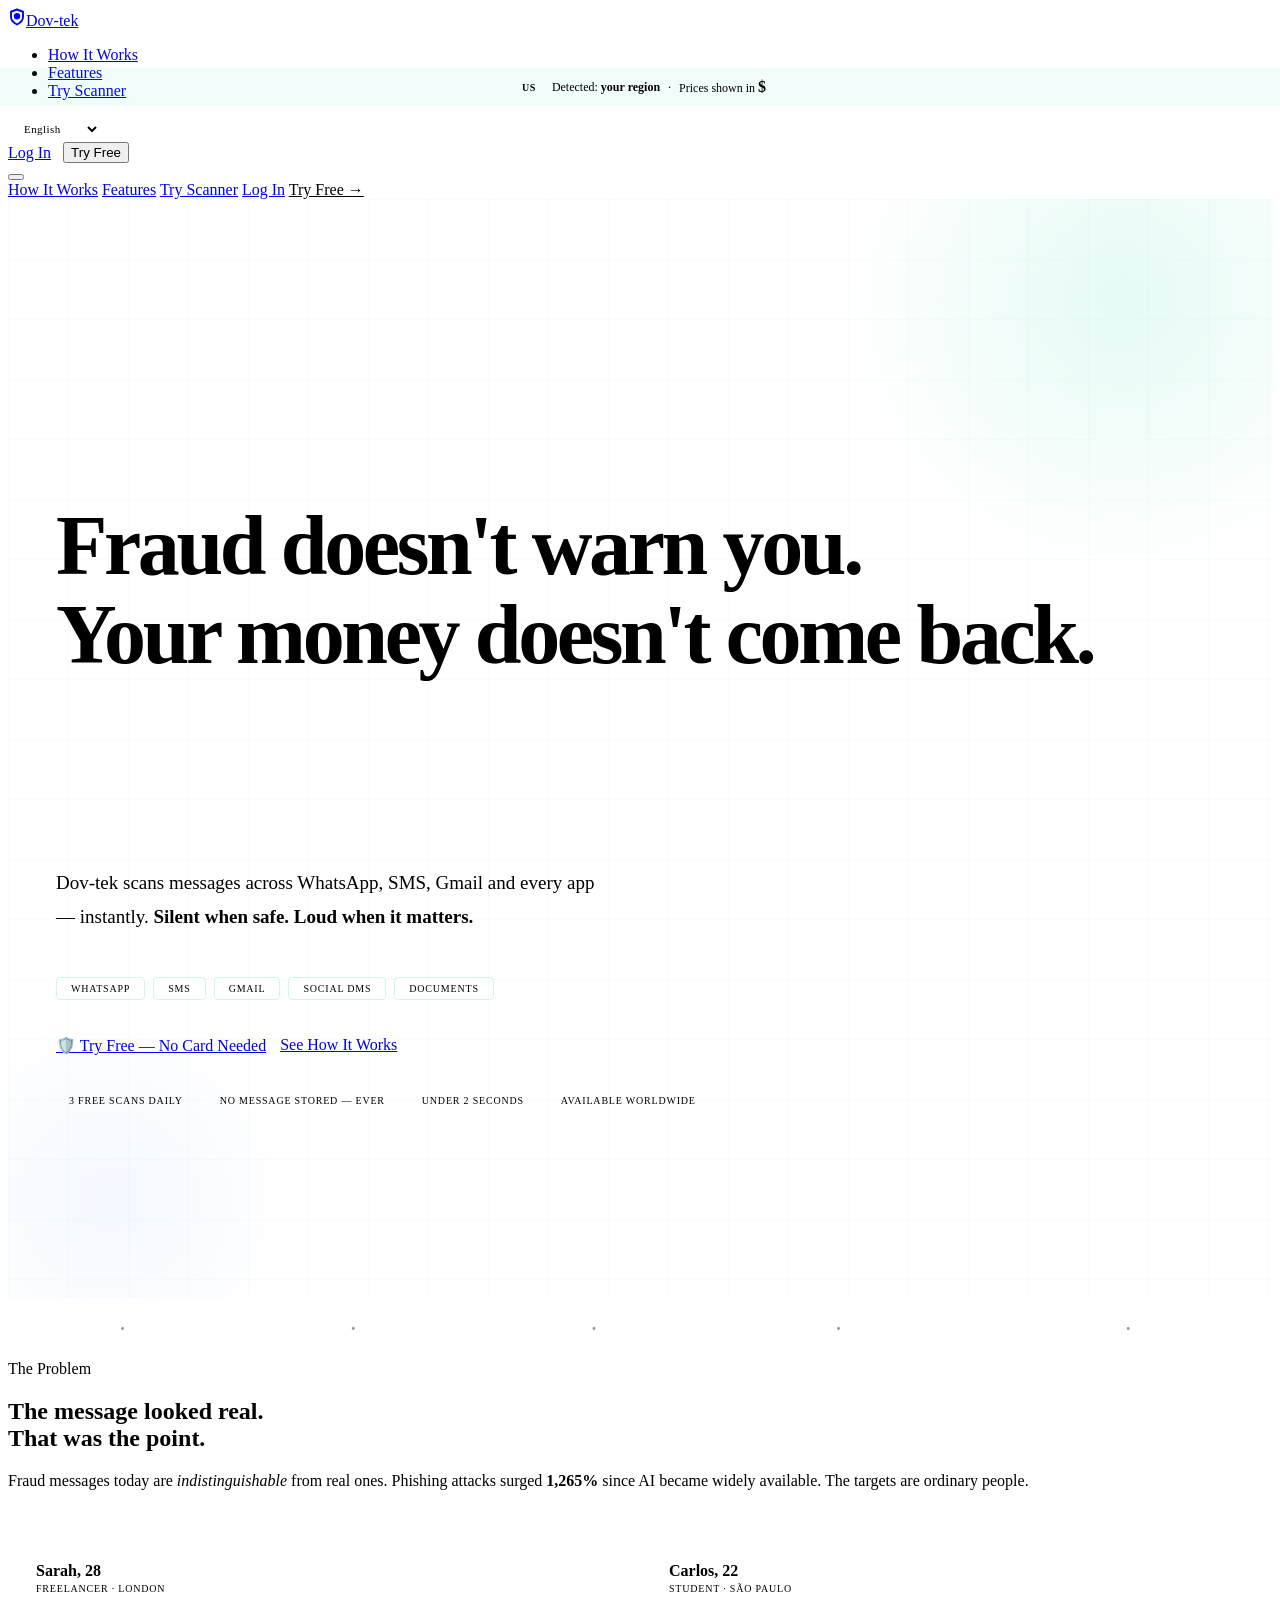
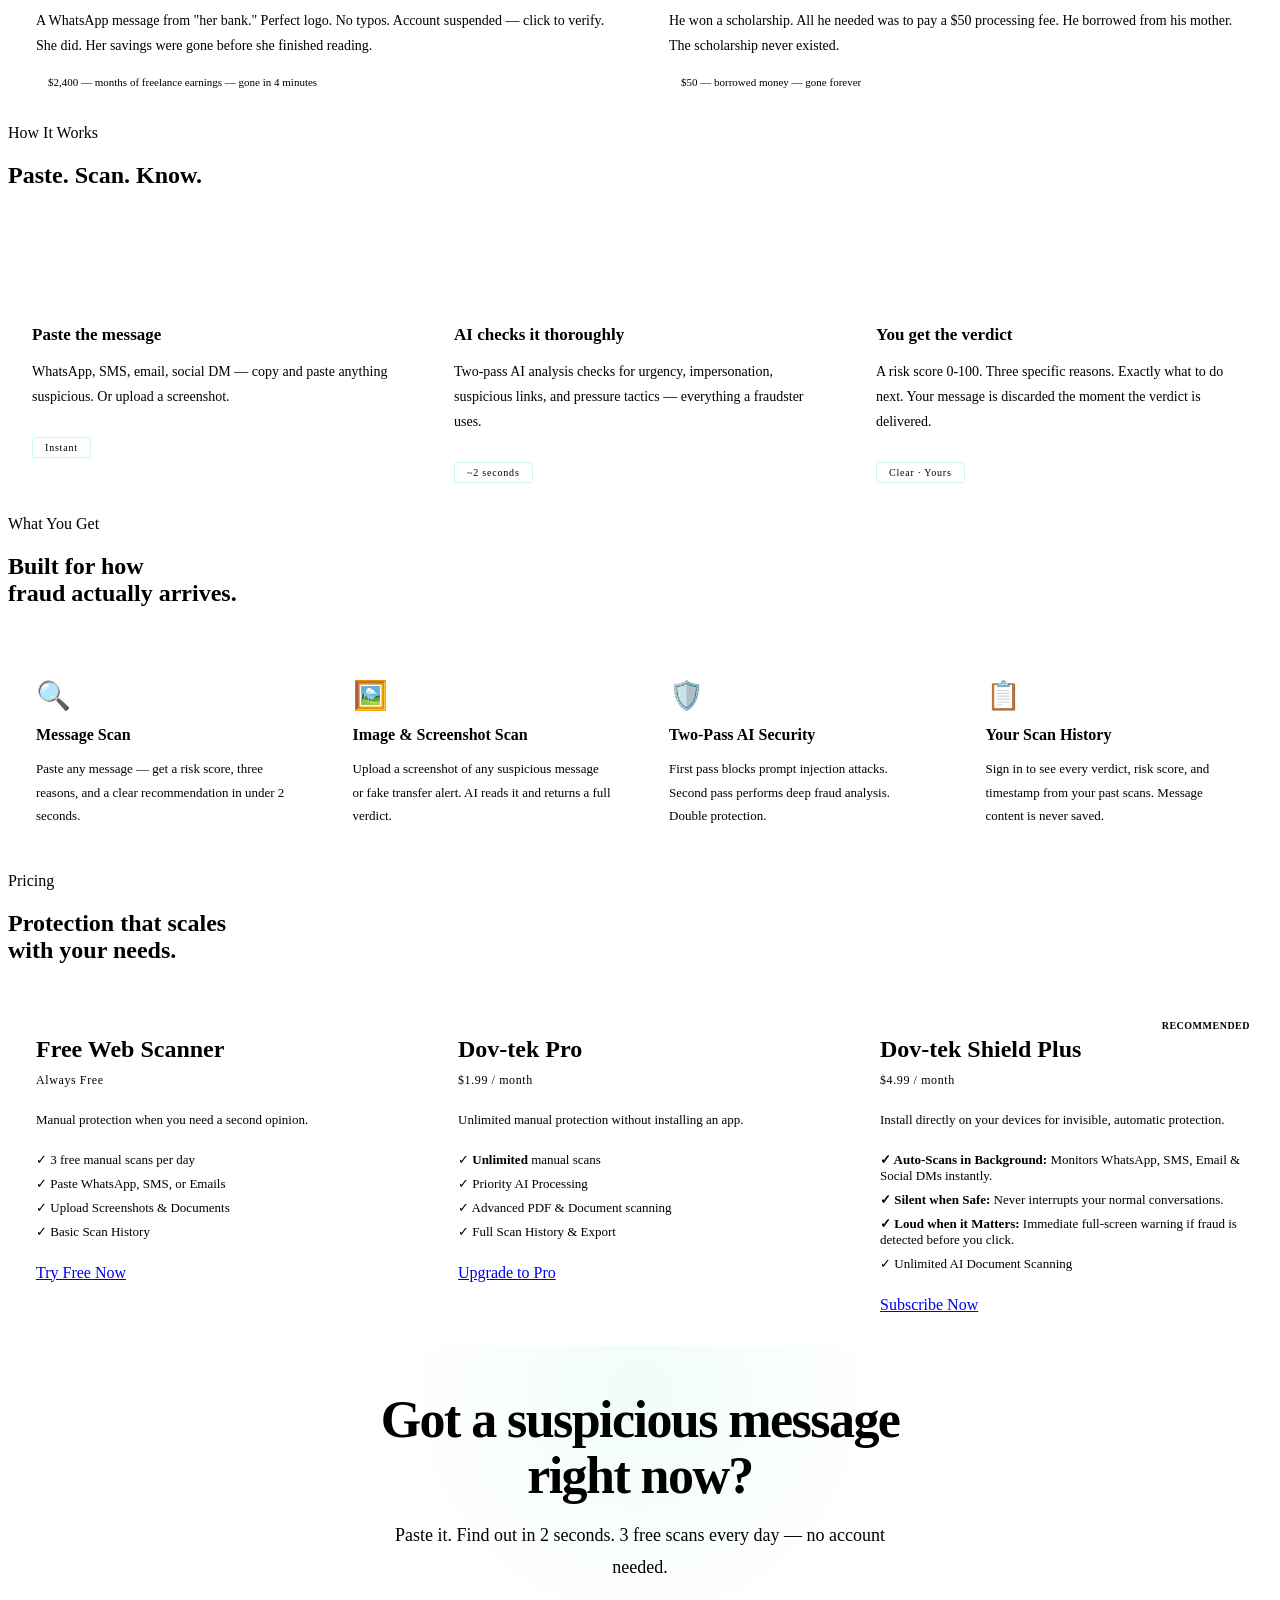
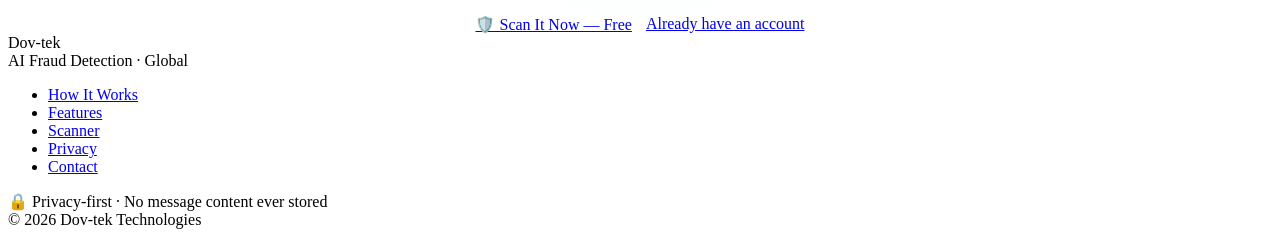
==== frontend/index.html @ 20d49ccf "Dovtek v1.0 - AI Fraud Detection Platform" ====
<!DOCTYPE html>
<html lang="en">
<head>
<meta charset="UTF-8">
<meta name="viewport" content="width=device-width, initial-scale=1.0">
<title>Dov-tek — AI Fraud Detection for Everyone</title>
<meta name="description" content="Dov-tek detects fraud in any message — WhatsApp, SMS, email. Paste it, get a verdict in 2 seconds. Free, instant, global.">
<link rel="icon" type="image/svg+xml" href="data:image/svg+xml,<svg xmlns='http://www.w3.org/2000/svg' viewBox='0 0 32 32'><defs><linearGradient id='g' x1='0' y1='0' x2='1' y2='1'><stop offset='0' stop-color='%2300d4a0'/><stop offset='1' stop-color='%2300b98a'/></linearGradient></defs><rect width='32' height='32' rx='6' fill='url(%23g)'/><text x='16' y='22' text-anchor='middle' font-family='sans-serif' font-weight='800' font-size='13' fill='%23060810'>DT</text></svg>">
<link href="https://fonts.googleapis.com/css2?family=Inter:wght@400;500;600;700;800&family=Space+Mono:wght@400;700&display=swap" rel="stylesheet">
<link rel="stylesheet" href="/css/global.css">
<style>
.hero{min-height:100vh;display:flex;flex-direction:column;justify-content:center;padding:120px clamp(20px,5vw,48px) 80px;position:relative;overflow:hidden}
.hero-grid{position:absolute;inset:0;pointer-events:none;background:linear-gradient(rgba(0,212,160,0.03) 1px,transparent 1px),linear-gradient(90deg,rgba(0,212,160,0.03) 1px,transparent 1px);background-size:60px 60px;animation:grid-drift 30s linear infinite}
.hero-glow{position:absolute;width:600px;height:600px;border-radius:50%;background:radial-gradient(circle,rgba(0,212,160,0.1) 0%,transparent 65%);top:-200px;right:-150px;pointer-events:none;animation:pulse-glow 8s ease-in-out infinite}
.hero-glow-2{position:absolute;width:400px;height:400px;border-radius:50%;background:radial-gradient(circle,rgba(59,130,246,0.06) 0%,transparent 65%);bottom:-100px;left:-100px;pointer-events:none;animation:pulse-glow 10s ease-in-out infinite 2s}
.hero-title{font-size:clamp(36px,7vw,84px);font-weight:800;line-height:1.06;letter-spacing:-0.04em;z-index:2;animation:fade-up 0.7s var(--ease-out) both}
.hero-title .line2{color:var(--warm)}
.hero-title .line3{background:var(--gradient-primary);-webkit-background-clip:text;-webkit-text-fill-color:transparent;background-clip:text}
.hero-sub{font-size:clamp(16px,1.8vw,19px);line-height:1.8;color:var(--warm);max-width:560px;margin-top:28px;z-index:2;animation:fade-up 0.7s 0.15s var(--ease-out) both}
.hero-sub strong{color:var(--white);font-weight:600}
.hero-channels{display:flex;flex-wrap:wrap;gap:8px;margin-top:24px;z-index:2;animation:fade-up 0.7s 0.25s var(--ease-out) both}
.pill{font-family:var(--font-mono);font-size:10px;letter-spacing:0.08em;text-transform:uppercase;color:var(--teal);background:var(--teal-dim);border:1px solid rgba(0,212,160,0.2);padding:5px 14px;border-radius:4px}
.hero-cta{margin-top:36px;display:flex;flex-wrap:wrap;gap:14px;z-index:2;animation:fade-up 0.7s 0.35s var(--ease-out) both}
.hero-trust{margin-top:40px;display:flex;flex-wrap:wrap;gap:24px;z-index:2;animation:fade-up 0.7s 0.45s var(--ease-out) both}
.trust-item{display:flex;align-items:center;gap:8px;font-family:var(--font-mono);font-size:10px;color:var(--muted);letter-spacing:0.08em;text-transform:uppercase}
.trust-dot{width:5px;height:5px;border-radius:50%;background:var(--teal);flex-shrink:0}

.ticker-wrap{overflow:hidden;padding:20px 0;border-top:1px solid var(--border);border-bottom:1px solid var(--border);background:var(--card)}
.ticker{display:flex;gap:48px;white-space:nowrap;animation:ticker 20s linear infinite}
.ticker-item{font-family:var(--font-heading);font-size:clamp(13px,1.6vw,18px);font-weight:700;color:rgba(248,250,252,0.06);flex-shrink:0;letter-spacing:0.04em}
.ticker-item.hi{color:var(--teal);opacity:0.4}

.stories{display:grid;grid-template-columns:repeat(auto-fit,minmax(300px,1fr));gap:2px;margin-top:40px}
.story{background:var(--card);border:1px solid var(--border);padding:32px 28px;transition:transform 0.3s,border-color 0.3s;position:relative;overflow:hidden}
.story:hover{transform:translateY(-3px);border-color:rgba(255,71,87,0.3)}
.story::before{content:'';position:absolute;top:0;left:0;right:0;height:2px;background:var(--gradient-danger);transform:scaleX(0);transform-origin:left;transition:transform 0.3s}
.story:hover::before{transform:scaleX(1)}
.story-name{font-weight:700;font-size:16px;margin-bottom:3px}
.story-role{font-family:var(--font-mono);font-size:10px;color:var(--muted);letter-spacing:0.08em;text-transform:uppercase;margin-bottom:14px}
.story-body{font-size:14px;line-height:1.8;color:var(--warm);margin-bottom:16px}
.story-loss{font-family:var(--font-mono);font-size:11px;color:var(--red);border-left:2px solid var(--red);padding-left:12px;line-height:1.6}

.steps{display:grid;grid-template-columns:repeat(3,1fr);gap:2px;margin-top:40px}
@media(max-width:700px){.steps{grid-template-columns:1fr}}
.step{background:var(--card);border:1px solid var(--border);padding:32px 24px}
.step-num{font-size:48px;font-weight:800;line-height:1;background:var(--gradient-primary);-webkit-background-clip:text;-webkit-text-fill-color:transparent;background-clip:text;margin-bottom:16px}
.step-title{font-weight:700;font-size:17px;margin-bottom:10px}
.step-text{font-size:14px;color:var(--warm);line-height:1.8}
.step-time{display:inline-block;margin-top:14px;font-family:var(--font-mono);font-size:10px;color:var(--teal);letter-spacing:0.08em;border:1px solid rgba(0,212,160,0.2);padding:4px 12px;border-radius:3px}

.features-grid{display:grid;grid-template-columns:repeat(auto-fit,minmax(260px,1fr));gap:2px;margin-top:40px}
.feat{background:var(--card);border:1px solid var(--border);padding:32px 28px;transition:border-color 0.25s,transform 0.25s}
.feat:hover{border-color:rgba(0,212,160,0.3);transform:translateY(-2px)}
.feat-icon{font-size:28px;margin-bottom:14px;display:block}
.feat-title{font-weight:700;font-size:16px;margin-bottom:10px}
.feat-text{font-size:13px;color:var(--warm);line-height:1.8}

.cta-section{background:var(--card);text-align:center;position:relative;overflow:hidden}
.cta-section::before{content:'';display:block;height:3px;background:var(--gradient-primary)}
.cta-glow{position:absolute;width:500px;height:500px;border-radius:50%;background:radial-gradient(circle,rgba(0,212,160,0.06) 0%,transparent 70%);top:-200px;left:50%;transform:translateX(-50%);pointer-events:none}
.cta-headline{font-size:clamp(28px,4.5vw,52px);font-weight:800;line-height:1.08;margin-bottom:16px;z-index:1;position:relative;letter-spacing:-0.03em}
.cta-sub{font-size:clamp(15px,1.6vw,18px);color:var(--warm);max-width:500px;margin:0 auto 32px;line-height:1.75;z-index:1;position:relative}
.cta-actions{display:flex;gap:14px;justify-content:center;flex-wrap:wrap;z-index:1;position:relative}

.overlay{display:none;position:fixed;inset:0;z-index:2000;background:rgba(0,0,0,0.8);backdrop-filter:blur(10px);align-items:center;justify-content:center;padding:20px}
.overlay.on{display:flex}
.modal-logo{font-weight:800;font-size:22px;margin-bottom:5px}.modal-logo .accent{color:var(--teal)}
.modal-sub-brand{font-family:var(--font-mono);font-size:10px;color:var(--muted);letter-spacing:0.12em;text-transform:uppercase;margin-bottom:24px}
.modal-h{font-size:24px;font-weight:800;margin-bottom:8px}
.modal-p{font-size:14px;color:var(--warm);line-height:1.7;margin-bottom:20px}
.auth-btn{width:100%;padding:14px;font-weight:700;font-size:14px;background:var(--gradient-primary);color:var(--black);border:none;border-radius:var(--radius-sm);cursor:pointer;transition:opacity 0.2s;margin-bottom:16px}
.auth-btn:hover{opacity:0.88}
.or-row{display:flex;align-items:center;gap:10px;margin-bottom:16px}
.or-line{flex:1;height:1px;background:var(--border)}
.or-text{font-family:var(--font-mono);font-size:9px;color:var(--muted);letter-spacing:0.1em}
.switch-line{text-align:center;font-size:13px;color:var(--muted)}
.switch-line a{color:var(--teal);cursor:pointer;text-decoration:none}
.perks{display:flex;flex-direction:column;gap:8px;margin-bottom:20px}
.perk{display:flex;align-items:center;gap:8px;font-size:13px;color:var(--warm)}
.perk::before{content:'✓';color:var(--teal);font-family:var(--font-mono);font-size:11px;font-weight:700}
.lang-select{background:var(--card);border:1px solid var(--border);color:var(--white);font-family:var(--font-mono);font-size:11px;padding:6px 12px;border-radius:var(--radius-sm);cursor:pointer;outline:none;letter-spacing:0.04em}
.lang-select:focus{border-color:var(--teal)}
.loc-banner{display:flex;align-items:center;justify-content:center;gap:8px;padding:10px 20px;font-family:var(--font-mono);font-size:12px;color:var(--warm);background:rgba(0,212,160,0.06);border-bottom:1px solid var(--border);position:fixed;top:68px;left:0;right:0;z-index:999}
.loc-badge{display:inline-flex;align-items:center;justify-content:center;background:var(--teal);color:var(--black);font-size:10px;font-weight:800;padding:2px 8px;border-radius:4px;letter-spacing:0.06em}
.loc-banner .loc-currency{color:var(--teal);font-weight:700;font-size:16px}
.desktop-auth-nav { display: flex; align-items: center; gap: 12px; }
@media (max-width: 768px) {
  .desktop-auth-nav { display: none !important; }
  .loc-banner { flex-wrap: wrap; text-align: center; }
}
</style>
</head>
<body>

<nav class="nav">
  <a class="nav-brand" href="/"><span class="nav-brand-icon"><svg width="18" height="18" viewBox="0 0 24 24" fill="none" stroke="currentColor" stroke-width="2.5" stroke-linecap="round" stroke-linejoin="round"><path d="M12 22s8-4 8-10V5l-8-3-8 3v7c0 6 8 10 8 10z"></path><circle cx="12" cy="11" r="3" fill="currentColor"></circle></svg></span>Dov<span class="accent">-tek</span></a>
  <ul class="nav-links">
    <li><a href="#how">How It Works</a></li>
    <li><a href="#features">Features</a></li>
    <li><a href="/scan">Try Scanner</a></li>
  </ul>
  <div class="nav-actions">
    <select class="lang-select" id="langSelect" onchange="changeLang(this.value)">
      <option value="en">English</option>
      <option value="es">Español</option>
      <option value="fr">Français</option>
      <option value="hi">हिन्दी</option>
      <option value="pt">Português</option>
      <option value="ar">العربية</option>
      <option value="zh">中文</option>
    </select>
    <div id="desktopAuthNav" class="desktop-auth-nav">
      <a class="btn-ghost" href="#" onclick="openModal('login');return false">Log In</a>
      <button class="btn btn-primary btn-sm" onclick="openModal('signup')">Try Free</button>
    </div>
  </div>
  <button class="nav-hamburger" id="hamburger" onclick="toggleNav()"><span></span><span></span><span></span></button>
</nav>
<div class="nav-mobile" id="mobileNav">
  <a href="#how" onclick="closeNav()">How It Works</a>
  <a href="#features" onclick="closeNav()">Features</a>
  <a href="/scan" onclick="closeNav()">Try Scanner</a>
  <div id="mobileAuthNav" style="display:contents">
    <a href="#" onclick="closeNav();openModal('login');return false">Log In</a>
    <a href="#" onclick="closeNav();openModal('signup');return false" style="color:var(--teal)">Try Free →</a>
  </div>
</div>

<!-- LOCATION BANNER -->
<div class="loc-banner" id="locBanner">
  <span class="loc-badge" id="locBadge">...</span>
  <span>Detected: <strong id="locCountry">detecting...</strong></span>
  <span>·</span>
  <span>Prices shown in <span class="loc-currency" id="locCurrency">$</span></span>
</div>

<!-- HERO -->
<section class="hero">
  <div class="hero-grid"></div>
  <div class="hero-glow"></div>
  <div class="hero-glow-2"></div>
  <h1 class="hero-title">
    <span>Fraud doesn't warn you.</span><br>
    <span class="line2">Your money doesn't come back.</span><br>
    <span class="line3">We warn you — before you click.</span>
  </h1>
  <p class="hero-sub">Dov-tek scans messages across WhatsApp, SMS, Gmail and every app — instantly. <strong>Silent when safe. Loud when it matters.</strong></p>
  <div class="hero-channels">
    <span class="pill">WhatsApp</span><span class="pill">SMS</span><span class="pill">Gmail</span><span class="pill">Social DMs</span><span class="pill">Documents</span>
  </div>
  <div class="hero-cta">
    <a class="btn btn-primary btn-lg" href="/scan">🛡️ Try Free — No Card Needed</a>
    <a class="btn btn-outline btn-lg" href="#how">See How It Works</a>
  </div>
  <div class="hero-trust">
    <div class="trust-item"><span class="trust-dot"></span>3 free scans daily</div>
    <div class="trust-item"><span class="trust-dot"></span>No message stored — ever</div>
    <div class="trust-item"><span class="trust-dot"></span>Under 2 seconds</div>
    <div class="trust-item"><span class="trust-dot"></span>Available worldwide</div>
  </div>
</section>

<!-- TICKER -->
<div class="ticker-wrap">
  <div class="ticker">
    <span class="ticker-item">Paste It</span><span class="ticker-item hi">·</span>
    <span class="ticker-item">Know Instantly</span><span class="ticker-item hi">·</span>
    <span class="ticker-item">Under 2 Seconds</span><span class="ticker-item hi">·</span>
    <span class="ticker-item">Silent When Safe</span><span class="ticker-item hi">·</span>
    <span class="ticker-item">Loud When It Matters</span><span class="ticker-item hi">·</span>
    <span class="ticker-item">Free to Start</span><span class="ticker-item hi">·</span>
    <span class="ticker-item">Paste It</span><span class="ticker-item hi">·</span>
    <span class="ticker-item">Know Instantly</span><span class="ticker-item hi">·</span>
    <span class="ticker-item">Under 2 Seconds</span><span class="ticker-item hi">·</span>
    <span class="ticker-item">Silent When Safe</span><span class="ticker-item hi">·</span>
    <span class="ticker-item">Loud When It Matters</span><span class="ticker-item hi">·</span>
    <span class="ticker-item">Free to Start</span><span class="ticker-item hi">·</span>
  </div>
</div>

<!-- PROBLEM -->
<section class="section reveal">
  <div class="tag">The Problem</div>
  <h2 class="section-title">The message looked real.<br>That was the point.</h2>
  <p class="section-sub" style="margin-bottom:40px">Fraud messages today are <em>indistinguishable</em> from real ones. Phishing attacks surged <strong>1,265%</strong> since AI became widely available. The targets are ordinary people.</p>
  <div class="stories">
    <div class="story">
      <div class="story-name">Sarah, 28</div>
      <div class="story-role">Freelancer · London</div>
      <p class="story-body">A WhatsApp message from "her bank." Perfect logo. No typos. Account suspended — click to verify. She did. Her savings were gone before she finished reading.</p>
      <div class="story-loss">$2,400 — months of freelance earnings — gone in 4 minutes</div>
    </div>
    <div class="story">
      <div class="story-name">Carlos, 22</div>
      <div class="story-role">Student · São Paulo</div>
      <p class="story-body">He won a scholarship. All he needed was to pay a $50 processing fee. He borrowed from his mother. The scholarship never existed.</p>
      <div class="story-loss">$50 — borrowed money — gone forever</div>
    </div>
  </div>
</section>

<div class="divider"></div>

<!-- HOW IT WORKS -->
<section class="section reveal" id="how">
  <div class="tag">How It Works</div>
  <h2 class="section-title">Paste. Scan. Know.</h2>
  <div class="steps">
    <div class="step"><div class="step-num">01</div><div class="step-title">Paste the message</div><p class="step-text">WhatsApp, SMS, email, social DM — copy and paste anything suspicious. Or upload a screenshot.</p><span class="step-time">Instant</span></div>
    <div class="step"><div class="step-num">02</div><div class="step-title">AI checks it thoroughly</div><p class="step-text">Two-pass AI analysis checks for urgency, impersonation, suspicious links, and pressure tactics — everything a fraudster uses.</p><span class="step-time">~2 seconds</span></div>
    <div class="step"><div class="step-num">03</div><div class="step-title">You get the verdict</div><p class="step-text">A risk score 0-100. Three specific reasons. Exactly what to do next. Your message is discarded the moment the verdict is delivered.</p><span class="step-time">Clear · Yours</span></div>
  </div>
</section>

<div class="divider"></div>

<!-- FEATURES -->
<section class="section reveal" id="features">
  <div class="tag">What You Get</div>
  <h2 class="section-title">Built for how<br>fraud actually arrives.</h2>
  <div class="features-grid">
    <div class="feat"><span class="feat-icon">🔍</span><div class="feat-title">Message Scan</div><p class="feat-text">Paste any message — get a risk score, three reasons, and a clear recommendation in under 2 seconds.</p></div>
    <div class="feat"><span class="feat-icon">🖼️</span><div class="feat-title">Image & Screenshot Scan</div><p class="feat-text">Upload a screenshot of any suspicious message or fake transfer alert. AI reads it and returns a full verdict.</p></div>
    <div class="feat"><span class="feat-icon">🛡️</span><div class="feat-title">Two-Pass AI Security</div><p class="feat-text">First pass blocks prompt injection attacks. Second pass performs deep fraud analysis. Double protection.</p></div>
    <div class="feat"><span class="feat-icon">📋</span><div class="feat-title">Your Scan History</div><p class="feat-text">Sign in to see every verdict, risk score, and timestamp from your past scans. Message content is never saved.</p></div>
  </div>
</section>

<div class="divider"></div>

<!-- PRICING -->
<section class="section reveal" id="pricing">
  <div class="tag">Pricing</div>
  <h2 class="section-title">Protection that scales<br>with your needs.</h2>
  <div class="features-grid" style="margin-top:40px">
    
    <!-- 1. FREE TIER -->
    <div class="feat" style="border-color:var(--border);">
      <div class="feat-title" style="font-size:24px; color:var(--white);">Free Web Scanner</div>
      <div style="font-family:var(--font-mono); color:var(--muted); font-size:12px; margin-bottom:20px; letter-spacing:0.05em">Always Free</div>
      <p class="feat-text" style="margin-bottom:20px;">Manual protection when you need a second opinion.</p>
      <ul style="list-style:none; padding:0; margin:0 0 24px 0; font-size:13px; color:var(--warm);">
        <li style="margin-bottom:8px;">✓ 3 free manual scans per day</li>
        <li style="margin-bottom:8px;">✓ Paste WhatsApp, SMS, or Emails</li>
        <li style="margin-bottom:8px;">✓ Upload Screenshots & Documents</li>
        <li style="margin-bottom:8px;">✓ Basic Scan History</li>
      </ul>
      <a class="btn btn-outline" style="width:100%" href="/scan">Try Free Now</a>
    </div>

    <!-- 2. PRO TIER -->
    <div class="feat" style="border-color:var(--border);">
      <div class="feat-title" style="font-size:24px; color:var(--white);">Dov-tek Pro</div>
      <div style="font-family:var(--font-mono); color:var(--muted); font-size:12px; margin-bottom:20px; letter-spacing:0.05em"><span id="dynamicPricePro">$1.99</span> / month</div>
      <p class="feat-text" style="margin-bottom:20px;">Unlimited manual protection without installing an app.</p>
      <ul style="list-style:none; padding:0; margin:0 0 24px 0; font-size:13px; color:var(--warm);">
        <li style="margin-bottom:8px;">✓ <strong style="color:var(--white)">Unlimited</strong> manual scans</li>
        <li style="margin-bottom:8px;">✓ Priority AI Processing</li>
        <li style="margin-bottom:8px;">✓ Advanced PDF & Document scanning</li>
        <li style="margin-bottom:8px;">✓ Full Scan History & Export</li>
      </ul>
      <a class="btn btn-outline" style="width:100%" href="#" onclick="openModal('signup');return false">Upgrade to Pro</a>
    </div>

    <div class="feat" style="background:var(--card-hover); border-color:var(--teal); position:relative; overflow:hidden;">
      <div style="position:absolute; top:12px; right:12px; background:var(--teal); color:var(--black); font-size:10px; font-weight:800; padding:4px 10px; border-radius:12px; letter-spacing:0.05em; text-transform:uppercase;">Recommended</div>
      <div class="feat-title" style="font-size:24px; color:var(--teal);">Dov-tek Shield Plus</div>
      <div style="font-family:var(--font-mono); color:var(--teal); font-size:12px; margin-bottom:20px; letter-spacing:0.05em"><span id="dynamicPrice">$4.99</span> / month</div>
      <p class="feat-text" style="margin-bottom:20px;">Install directly on your devices for invisible, automatic protection.</p>
      <ul style="list-style:none; padding:0; margin:0 0 24px 0; font-size:13px; color:var(--white);">
        <li style="margin-bottom:8px;"><strong style="color:var(--teal)">✓ Auto-Scans in Background:</strong> Monitors WhatsApp, SMS, Email & Social DMs instantly.</li>
        <li style="margin-bottom:8px;"><strong style="color:var(--teal)">✓ Silent when Safe:</strong> Never interrupts your normal conversations.</li>
        <li style="margin-bottom:8px;"><strong style="color:var(--teal)">✓ Loud when it Matters:</strong> Immediate full-screen warning if fraud is detected before you click.</li>
        <li style="margin-bottom:8px;">✓ Unlimited AI Document Scanning</li>
      </ul>
      <a class="btn btn-primary" style="width:100%" href="mailto:dovtekofficial@gmail.com?subject=Dov-tek%20Shield%20Plus%20Subscription%20Inquiry&body=Hi%20Dov-tek%20Team%2C%0A%0AI%20am%20interested%20in%20subscribing%20to%20Dov-tek%20Shield%20Plus%20for%20automatic%20fraud%20protection.%20Please%20let%20me%20know%20how%20to%20proceed%20with%20payment%20and%20installation.%0A%0AThank%20you!">Subscribe Now</a>
    </div>

  </div>
</section>

<!-- CTA -->
<section class="section cta-section reveal">
  <div class="cta-glow"></div>
  <h2 class="cta-headline">Got a suspicious message<br>right now?</h2>
  <p class="cta-sub">Paste it. Find out in 2 seconds. 3 free scans every day — no account needed.</p>
  <div class="cta-actions">
    <a class="btn btn-primary btn-lg" href="/scan">🛡️ Scan It Now — Free</a>
    <a class="btn btn-outline btn-lg" href="#" onclick="openModal('login');return false">Already have an account</a>
  </div>
</section>

<!-- FOOTER -->
<footer class="footer">
  <div class="footer-inner">
    <div><div class="footer-brand">Dov<span class="accent">-tek</span></div><div class="footer-tag">AI Fraud Detection · Global</div></div>
    <ul class="footer-links"><li><a href="#how">How It Works</a></li><li><a href="#features">Features</a></li><li><a href="/scan">Scanner</a></li><li><a href="/privacy">Privacy</a></li><li><a href="mailto:dovtekofficial@gmail.com">Contact</a></li></ul>
    <div class="footer-bottom">
      <div class="footer-note">🔒 Privacy-first · No message content ever stored</div>
      <div class="footer-note">© 2026 Dov-tek Technologies</div>
    </div>
  </div>
</footer>

<div class="toast" id="toast"></div>

<!-- LOGIN MODAL -->
<div class="overlay" id="loginOverlay">
  <div class="modal">
    <button class="modal-x" onclick="closeModal('login')">×</button>
    <div class="modal-logo">Dov<span class="accent">-tek</span></div>
    <div class="modal-sub-brand">AI Fraud Detection</div>
    <div class="modal-h">Welcome back</div>
    <p class="modal-p">Log in to access your scan history and dashboard.</p>
    <label class="field-label">Email Address</label>
    <input class="field" id="loginEmail" type="email" placeholder="you@example.com">
    <div style="display:flex; justify-content:space-between; align-items:center; margin-bottom:8px;">
      <label class="field-label" style="margin-bottom:0;">Password</label>
      <a href="#" onclick="forgotPassword();return false" style="font-family:var(--font-mono); font-size:10px; color:var(--teal); text-decoration:none;">Forgot password?</a>
    </div>
    <input class="field" id="loginPass" type="password" placeholder="Your password">
    <button class="auth-btn" onclick="handleLogin()">Log In</button>
    <div class="switch-line">No account? <a onclick="switchModal('login','signup')">Sign up free →</a></div>
  </div>
</div>

<!-- SIGNUP MODAL -->
<div class="overlay" id="signupOverlay">
  <div class="modal">
    <button class="modal-x" onclick="closeModal('signup')">×</button>
    <div class="modal-logo">Dov<span class="accent">-tek</span></div>
    <div class="modal-sub-brand">AI Fraud Detection</div>
    <div class="modal-h">Start for free</div>
    <p class="modal-p">No card. No setup. Scan your first suspicious message in 30 seconds.</p>
    <div class="perks">
      <div class="perk">3 free scans every day</div>
      <div class="perk">Scan history saved to your account</div>
      <div class="perk">Your messages are never stored</div>
    </div>
    <label class="field-label">Full Name</label>
    <input class="field" id="signupName" type="text" placeholder="Jane Doe">
    <label class="field-label">Email Address</label>
    <input class="field" id="signupEmail" type="email" placeholder="you@example.com">
    <label class="field-label">Password</label>
    <input class="field" id="signupPass" type="password" placeholder="At least 8 characters" onkeyup="checkStrength()">
    <div id="pwdStrength" style="font-family:var(--font-mono); font-size:10px; color:var(--muted); margin-top:-10px; margin-bottom:16px;">Strength: <span id="pwdLabel">Weak</span></div>
    <button class="auth-btn" onclick="handleSignup()">Create Free Account</button>
    <div class="switch-line">Already have an account? <a onclick="switchModal('signup','login')">Log in →</a></div>
  </div>
</div>

<script>
const API='';

// Scroll reveal
const obs=new IntersectionObserver(entries=>{entries.forEach(e=>{if(e.isIntersecting){e.target.classList.add('on');obs.unobserve(e.target)}})},{threshold:0.07});
document.querySelectorAll('.reveal').forEach(r=>obs.observe(r));

// Nav scroll
window.addEventListener('scroll',()=>{document.querySelector('.nav').classList.toggle('scrolled',window.scrollY>20)});

// Mobile nav
function toggleNav(){document.getElementById('hamburger').classList.toggle('open');document.getElementById('mobileNav').classList.toggle('open')}
function closeNav(){document.getElementById('hamburger').classList.remove('open');document.getElementById('mobileNav').classList.remove('open')}

// Modals
function openModal(t){document.getElementById(t+'Overlay').classList.add('on');document.body.style.overflow='hidden'}
function closeModal(t){document.getElementById(t+'Overlay').classList.remove('on');document.body.style.overflow=''}
function switchModal(from,to){closeModal(from);setTimeout(()=>openModal(to),150)}
document.querySelectorAll('.overlay').forEach(o=>{o.addEventListener('click',function(e){if(e.target===this){this.classList.remove('on');document.body.style.overflow=''}})});
document.addEventListener('keydown',e=>{if(e.key==='Escape'){document.querySelectorAll('.overlay.on').forEach(o=>{o.classList.remove('on');document.body.style.overflow=''});closeNav()}});

// Toast
function showToast(msg,dur=3000){const t=document.getElementById('toast');t.textContent=msg;t.classList.add('show');setTimeout(()=>t.classList.remove('show'),dur)}

// Auth
function checkStrength() {
  const pwd = document.getElementById('signupPass').value;
  const label = document.getElementById('pwdLabel');
  let s = 0;
  if(pwd.length>=8) s++;
  if(pwd.match(/[A-Z]/)) s++;
  if(pwd.match(/[0-9]/)) s++;
  if(pwd.match(/[^a-zA-Z0-9]/)) s++;
  
  if(pwd.length===0) { label.textContent='None'; label.style.color='var(--muted)'; }
  else if(s<=1) { label.textContent='Weak - Add numbers & symbols'; label.style.color='var(--red)'; }
  else if(s===2) { label.textContent='Fair - Add uppercase or symbols'; label.style.color='var(--orange)'; }
  else if(s===3) { label.textContent='Good'; label.style.color='var(--teal)'; }
  else { label.textContent='Strong'; label.style.color='var(--teal)'; }
}

function forgotPassword() {
  const email = document.getElementById('loginEmail').value.trim();
  if (!email) { showToast('Please enter your email first to reset your password'); return; }
  showToast('Password reset link sent to ' + email);
}

async function handleLogin(){
  const email=document.getElementById('loginEmail').value.trim();
  const pass=document.getElementById('loginPass').value;
  if(!email||!pass){showToast('Please enter email and password');return}
  try{
    const r=await fetch(API+'/auth/login',{method:'POST',headers:{'Content-Type':'application/json'},body:JSON.stringify({email,password:pass})});
    const d=await r.json();
    if(!r.ok)throw new Error(d.detail||'Login failed');
    localStorage.setItem('dovtek_token',d.token);
    localStorage.setItem('dovtek_user',JSON.stringify(d.user));
    showToast(`Welcome back, ${d.user.full_name}!`);closeModal('login');
    setTimeout(()=>location.href='/scan',800);
  }catch(e){showToast(e.message)}
}

async function handleSignup(){
  const name=document.getElementById('signupName').value.trim();
  const email=document.getElementById('signupEmail').value.trim();
  const pass=document.getElementById('signupPass').value;
  if(!name||!email||!pass){showToast('Please fill in all fields');return}
  if(pass.length<8){showToast('Password must be at least 8 characters');return}
  try{
    const r=await fetch(API+'/auth/register',{method:'POST',headers:{'Content-Type':'application/json'},body:JSON.stringify({full_name:name,email,password:pass})});
    const d=await r.json();
    if(!r.ok)throw new Error(d.detail||'Signup failed');
    localStorage.setItem('dovtek_token',d.token);
    localStorage.setItem('dovtek_user',JSON.stringify(d.user));
    showToast('Account created!');closeModal('signup');
    setTimeout(()=>location.href='/scan',800);
  }catch(e){showToast(e.message)}
}
// ── Geolocation + Currency Detection ──
const CURRENCY_MAP={
  'IN':'₹','US':'$','GB':'£','NG':'₦','EU':'€','DE':'€','FR':'€','IT':'€','ES':'€',
  'JP':'¥','CN':'¥','KR':'₩','BR':'R$','ZA':'R','AE':'AED','SA':'SAR','AU':'A$',
  'CA':'C$','MX':'MX$','RU':'₽','TR':'₺','EG':'E£','KE':'KSh','GH':'GH₵','PH':'₱',
  'ID':'Rp','MY':'RM','TH':'฿','VN':'₫','BD':'৳','PK':'₨','LK':'Rs','NP':'₨'
};
const FLAG_MAP={
  'IN':'🇮🇳','US':'🇺🇸','GB':'🇬🇧','NG':'🇳🇬','DE':'🇩🇪','FR':'🇫🇷','JP':'🇯🇵',
  'CN':'🇨🇳','KR':'🇰🇷','BR':'🇧🇷','ZA':'🇿🇦','AU':'🇦🇺','CA':'🇨🇦','MX':'🇲🇽',
  'AE':'🇦🇪','SA':'🇸🇦','RU':'🇷🇺','TR':'🇹🇷','EG':'🇪🇬','KE':'🇰🇪','GH':'🇬🇭',
  'PH':'🇵🇭','ID':'🇮🇩','MY':'🇲🇾','TH':'🇹🇭','VN':'🇻🇳','BD':'🇧🇩','PK':'🇵🇰',
  'ES':'🇪🇸','IT':'🇮🇹','NL':'🇳🇱','SE':'🇸🇪','PL':'🇵🇱','LK':'🇱🇰','NP':'🇳🇵'
};

async function detectLocation(){
  const cached=localStorage.getItem('dovtek_geo');
  if(cached){
    try{const d=JSON.parse(cached);if(Date.now()-d.ts<3600000){applyGeo(d);return;}}catch(e){}
  }
  try{
    const r=await fetch('https://ipapi.co/json/',{signal:AbortSignal.timeout(4000)});
    const d=await r.json();
    const geo={country:d.country_name,code:d.country_code,ts:Date.now()};
    localStorage.setItem('dovtek_geo',JSON.stringify(geo));
    applyGeo(geo);
  }catch(e){
    try{
      const r2=await fetch('https://api.country.is',{signal:AbortSignal.timeout(4000)});
      const d2=await r2.json();
      const geo={country:d2.country||'Unknown',code:d2.country||'US',ts:Date.now()};
      localStorage.setItem('dovtek_geo',JSON.stringify(geo));
      applyGeo(geo);
    }catch(e2){
      applyGeo({country:'your region',code:'US'});
    }
  }
}

function applyGeo(geo){
  const code=geo.code||'US';
  const currency=CURRENCY_MAP[code]||'$';
  document.getElementById('locBadge').textContent=code;
  document.getElementById('locCountry').textContent=geo.country||'Unknown';
  document.getElementById('locCurrency').textContent=currency;
  
  // Dynamic pricing based on USD
  const rates = {'IN':83, 'NG':1400, 'GB':0.79, 'EU':0.92, 'DE':0.92, 'FR':0.92, 'IT':0.92, 'ES':0.92, 'ZA':18.5, 'BR':5.1, 'AU':1.5, 'CA':1.37, 'AE':3.67, 'KE':130, 'GH':14};
  const rate = rates[code] || 1;
  
  let pricePlus = 4.99 * rate;
  let pricePro = 1.99 * rate;
  
  if(rate > 10) {
    pricePlus = Math.round(pricePlus); // For currencies like INR, NGN
    pricePro = Math.round(pricePro);
  } else {
    pricePlus = pricePlus.toFixed(2);
    pricePro = pricePro.toFixed(2);
  }
  
  const priceElPlus = document.getElementById('dynamicPrice');
  if(priceElPlus) priceElPlus.textContent = currency + pricePlus;
  
  const priceElPro = document.getElementById('dynamicPricePro');
  if(priceElPro) priceElPro.textContent = currency + pricePro;
}

function changeLang(lang){
  localStorage.setItem('dovtek_lang',lang);
  showToast('Language preference saved: '+lang);
}

function updateNavAuth() {
  const token = localStorage.getItem('dovtek_token');
  if (token) {
    document.getElementById('desktopAuthNav').innerHTML = `
      <a class="btn-ghost" href="/dashboard">Dashboard</a>
      <a class="btn btn-primary btn-sm" href="#" onclick="logoutUser();return false">Log Out</a>
    `;
    document.getElementById('mobileAuthNav').innerHTML = `
      <a href="/dashboard">Dashboard</a>
      <a href="#" onclick="logoutUser();return false">Log Out</a>
    `;
  }
}

function logoutUser(){
  localStorage.removeItem('dovtek_token');
  localStorage.removeItem('dovtek_user');
  window.location.reload();
}

(function(){
  const saved=localStorage.getItem('dovtek_lang');
  if(saved)document.getElementById('langSelect').value=saved;
})();

detectLocation();
updateNavAuth();
</script>
</body>
</html>
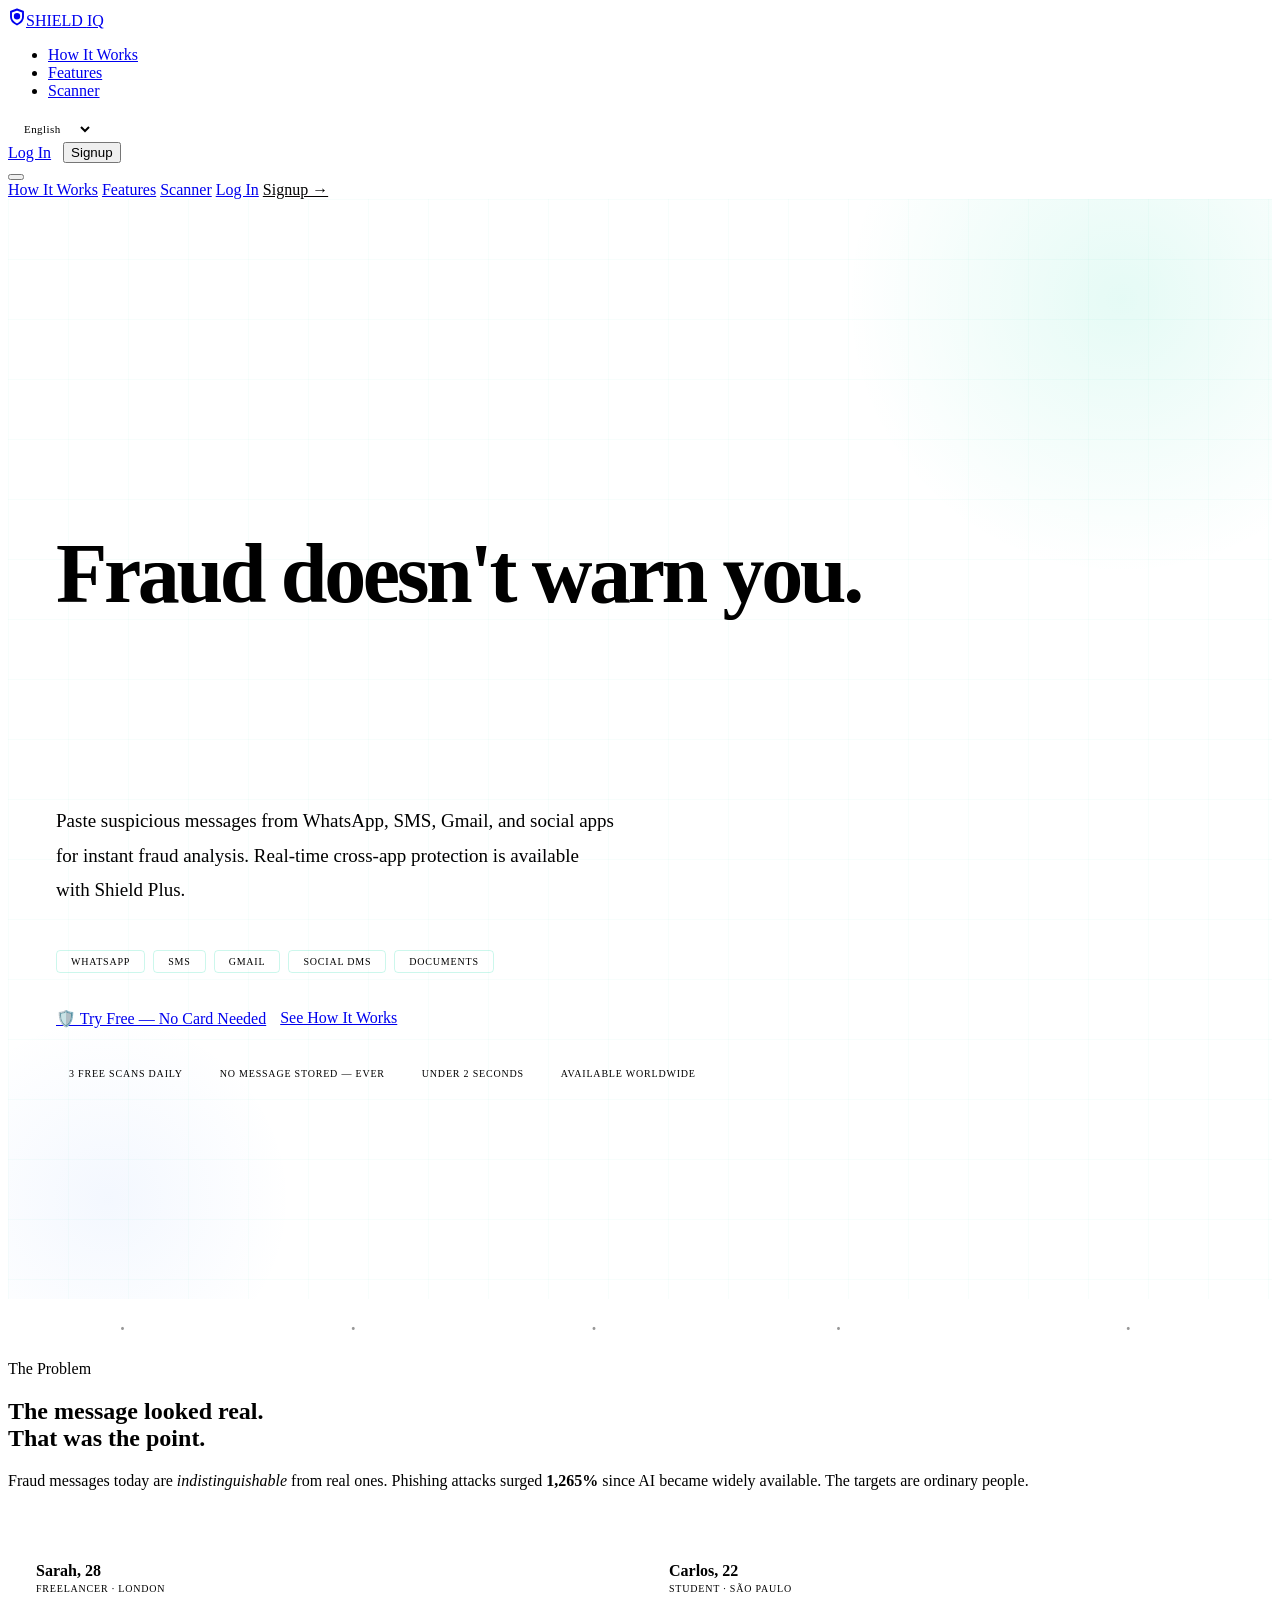
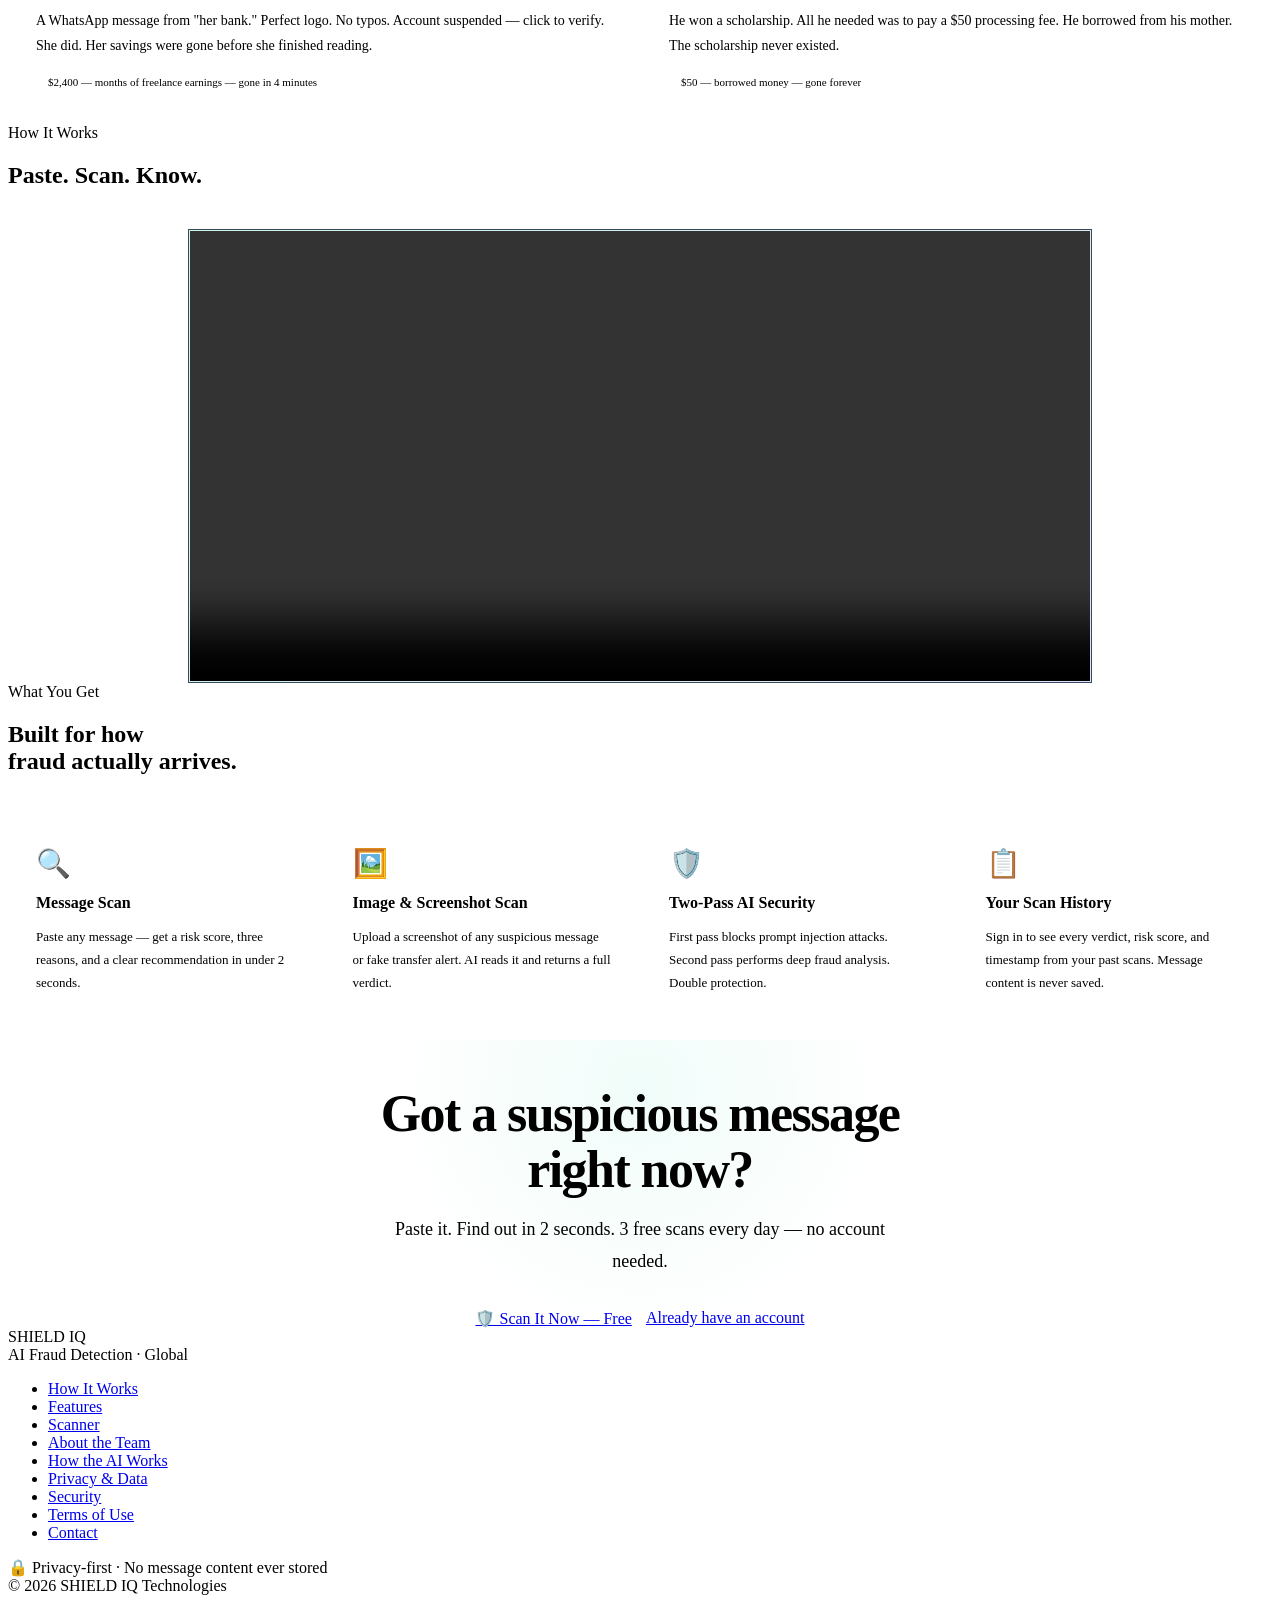
==== commit 58626646: "merge: resolve all conflicts, keep paystack + pro features + extension" ====
--- a/frontend/index.html
+++ b/frontend/index.html
@@ -1,532 +1,1289 @@
 <!DOCTYPE html>
 <html lang="en">
+
 <head>
-<meta charset="UTF-8">
-<meta name="viewport" content="width=device-width, initial-scale=1.0">
-<title>Dov-tek — AI Fraud Detection for Everyone</title>
-<meta name="description" content="Dov-tek detects fraud in any message — WhatsApp, SMS, email. Paste it, get a verdict in 2 seconds. Free, instant, global.">
-<link rel="icon" type="image/svg+xml" href="data:image/svg+xml,<svg xmlns='http://www.w3.org/2000/svg' viewBox='0 0 32 32'><defs><linearGradient id='g' x1='0' y1='0' x2='1' y2='1'><stop offset='0' stop-color='%2300d4a0'/><stop offset='1' stop-color='%2300b98a'/></linearGradient></defs><rect width='32' height='32' rx='6' fill='url(%23g)'/><text x='16' y='22' text-anchor='middle' font-family='sans-serif' font-weight='800' font-size='13' fill='%23060810'>DT</text></svg>">
-<link href="https://fonts.googleapis.com/css2?family=Inter:wght@400;500;600;700;800&family=Space+Mono:wght@400;700&display=swap" rel="stylesheet">
-<link rel="stylesheet" href="/css/global.css">
-<style>
-.hero{min-height:100vh;display:flex;flex-direction:column;justify-content:center;padding:120px clamp(20px,5vw,48px) 80px;position:relative;overflow:hidden}
-.hero-grid{position:absolute;inset:0;pointer-events:none;background:linear-gradient(rgba(0,212,160,0.03) 1px,transparent 1px),linear-gradient(90deg,rgba(0,212,160,0.03) 1px,transparent 1px);background-size:60px 60px;animation:grid-drift 30s linear infinite}
-.hero-glow{position:absolute;width:600px;height:600px;border-radius:50%;background:radial-gradient(circle,rgba(0,212,160,0.1) 0%,transparent 65%);top:-200px;right:-150px;pointer-events:none;animation:pulse-glow 8s ease-in-out infinite}
-.hero-glow-2{position:absolute;width:400px;height:400px;border-radius:50%;background:radial-gradient(circle,rgba(59,130,246,0.06) 0%,transparent 65%);bottom:-100px;left:-100px;pointer-events:none;animation:pulse-glow 10s ease-in-out infinite 2s}
-.hero-title{font-size:clamp(36px,7vw,84px);font-weight:800;line-height:1.06;letter-spacing:-0.04em;z-index:2;animation:fade-up 0.7s var(--ease-out) both}
-.hero-title .line2{color:var(--warm)}
-.hero-title .line3{background:var(--gradient-primary);-webkit-background-clip:text;-webkit-text-fill-color:transparent;background-clip:text}
-.hero-sub{font-size:clamp(16px,1.8vw,19px);line-height:1.8;color:var(--warm);max-width:560px;margin-top:28px;z-index:2;animation:fade-up 0.7s 0.15s var(--ease-out) both}
-.hero-sub strong{color:var(--white);font-weight:600}
-.hero-channels{display:flex;flex-wrap:wrap;gap:8px;margin-top:24px;z-index:2;animation:fade-up 0.7s 0.25s var(--ease-out) both}
-.pill{font-family:var(--font-mono);font-size:10px;letter-spacing:0.08em;text-transform:uppercase;color:var(--teal);background:var(--teal-dim);border:1px solid rgba(0,212,160,0.2);padding:5px 14px;border-radius:4px}
-.hero-cta{margin-top:36px;display:flex;flex-wrap:wrap;gap:14px;z-index:2;animation:fade-up 0.7s 0.35s var(--ease-out) both}
-.hero-trust{margin-top:40px;display:flex;flex-wrap:wrap;gap:24px;z-index:2;animation:fade-up 0.7s 0.45s var(--ease-out) both}
-.trust-item{display:flex;align-items:center;gap:8px;font-family:var(--font-mono);font-size:10px;color:var(--muted);letter-spacing:0.08em;text-transform:uppercase}
-.trust-dot{width:5px;height:5px;border-radius:50%;background:var(--teal);flex-shrink:0}
-
-.ticker-wrap{overflow:hidden;padding:20px 0;border-top:1px solid var(--border);border-bottom:1px solid var(--border);background:var(--card)}
-.ticker{display:flex;gap:48px;white-space:nowrap;animation:ticker 20s linear infinite}
-.ticker-item{font-family:var(--font-heading);font-size:clamp(13px,1.6vw,18px);font-weight:700;color:rgba(248,250,252,0.06);flex-shrink:0;letter-spacing:0.04em}
-.ticker-item.hi{color:var(--teal);opacity:0.4}
-
-.stories{display:grid;grid-template-columns:repeat(auto-fit,minmax(300px,1fr));gap:2px;margin-top:40px}
-.story{background:var(--card);border:1px solid var(--border);padding:32px 28px;transition:transform 0.3s,border-color 0.3s;position:relative;overflow:hidden}
-.story:hover{transform:translateY(-3px);border-color:rgba(255,71,87,0.3)}
-.story::before{content:'';position:absolute;top:0;left:0;right:0;height:2px;background:var(--gradient-danger);transform:scaleX(0);transform-origin:left;transition:transform 0.3s}
-.story:hover::before{transform:scaleX(1)}
-.story-name{font-weight:700;font-size:16px;margin-bottom:3px}
-.story-role{font-family:var(--font-mono);font-size:10px;color:var(--muted);letter-spacing:0.08em;text-transform:uppercase;margin-bottom:14px}
-.story-body{font-size:14px;line-height:1.8;color:var(--warm);margin-bottom:16px}
-.story-loss{font-family:var(--font-mono);font-size:11px;color:var(--red);border-left:2px solid var(--red);padding-left:12px;line-height:1.6}
-
-.steps{display:grid;grid-template-columns:repeat(3,1fr);gap:2px;margin-top:40px}
-@media(max-width:700px){.steps{grid-template-columns:1fr}}
-.step{background:var(--card);border:1px solid var(--border);padding:32px 24px}
-.step-num{font-size:48px;font-weight:800;line-height:1;background:var(--gradient-primary);-webkit-background-clip:text;-webkit-text-fill-color:transparent;background-clip:text;margin-bottom:16px}
-.step-title{font-weight:700;font-size:17px;margin-bottom:10px}
-.step-text{font-size:14px;color:var(--warm);line-height:1.8}
-.step-time{display:inline-block;margin-top:14px;font-family:var(--font-mono);font-size:10px;color:var(--teal);letter-spacing:0.08em;border:1px solid rgba(0,212,160,0.2);padding:4px 12px;border-radius:3px}
-
-.features-grid{display:grid;grid-template-columns:repeat(auto-fit,minmax(260px,1fr));gap:2px;margin-top:40px}
-.feat{background:var(--card);border:1px solid var(--border);padding:32px 28px;transition:border-color 0.25s,transform 0.25s}
-.feat:hover{border-color:rgba(0,212,160,0.3);transform:translateY(-2px)}
-.feat-icon{font-size:28px;margin-bottom:14px;display:block}
-.feat-title{font-weight:700;font-size:16px;margin-bottom:10px}
-.feat-text{font-size:13px;color:var(--warm);line-height:1.8}
-
-.cta-section{background:var(--card);text-align:center;position:relative;overflow:hidden}
-.cta-section::before{content:'';display:block;height:3px;background:var(--gradient-primary)}
-.cta-glow{position:absolute;width:500px;height:500px;border-radius:50%;background:radial-gradient(circle,rgba(0,212,160,0.06) 0%,transparent 70%);top:-200px;left:50%;transform:translateX(-50%);pointer-events:none}
-.cta-headline{font-size:clamp(28px,4.5vw,52px);font-weight:800;line-height:1.08;margin-bottom:16px;z-index:1;position:relative;letter-spacing:-0.03em}
-.cta-sub{font-size:clamp(15px,1.6vw,18px);color:var(--warm);max-width:500px;margin:0 auto 32px;line-height:1.75;z-index:1;position:relative}
-.cta-actions{display:flex;gap:14px;justify-content:center;flex-wrap:wrap;z-index:1;position:relative}
-
-.overlay{display:none;position:fixed;inset:0;z-index:2000;background:rgba(0,0,0,0.8);backdrop-filter:blur(10px);align-items:center;justify-content:center;padding:20px}
-.overlay.on{display:flex}
-.modal-logo{font-weight:800;font-size:22px;margin-bottom:5px}.modal-logo .accent{color:var(--teal)}
-.modal-sub-brand{font-family:var(--font-mono);font-size:10px;color:var(--muted);letter-spacing:0.12em;text-transform:uppercase;margin-bottom:24px}
-.modal-h{font-size:24px;font-weight:800;margin-bottom:8px}
-.modal-p{font-size:14px;color:var(--warm);line-height:1.7;margin-bottom:20px}
-.auth-btn{width:100%;padding:14px;font-weight:700;font-size:14px;background:var(--gradient-primary);color:var(--black);border:none;border-radius:var(--radius-sm);cursor:pointer;transition:opacity 0.2s;margin-bottom:16px}
-.auth-btn:hover{opacity:0.88}
-.or-row{display:flex;align-items:center;gap:10px;margin-bottom:16px}
-.or-line{flex:1;height:1px;background:var(--border)}
-.or-text{font-family:var(--font-mono);font-size:9px;color:var(--muted);letter-spacing:0.1em}
-.switch-line{text-align:center;font-size:13px;color:var(--muted)}
-.switch-line a{color:var(--teal);cursor:pointer;text-decoration:none}
-.perks{display:flex;flex-direction:column;gap:8px;margin-bottom:20px}
-.perk{display:flex;align-items:center;gap:8px;font-size:13px;color:var(--warm)}
-.perk::before{content:'✓';color:var(--teal);font-family:var(--font-mono);font-size:11px;font-weight:700}
-.lang-select{background:var(--card);border:1px solid var(--border);color:var(--white);font-family:var(--font-mono);font-size:11px;padding:6px 12px;border-radius:var(--radius-sm);cursor:pointer;outline:none;letter-spacing:0.04em}
-.lang-select:focus{border-color:var(--teal)}
-.loc-banner{display:flex;align-items:center;justify-content:center;gap:8px;padding:10px 20px;font-family:var(--font-mono);font-size:12px;color:var(--warm);background:rgba(0,212,160,0.06);border-bottom:1px solid var(--border);position:fixed;top:68px;left:0;right:0;z-index:999}
-.loc-badge{display:inline-flex;align-items:center;justify-content:center;background:var(--teal);color:var(--black);font-size:10px;font-weight:800;padding:2px 8px;border-radius:4px;letter-spacing:0.06em}
-.loc-banner .loc-currency{color:var(--teal);font-weight:700;font-size:16px}
-.desktop-auth-nav { display: flex; align-items: center; gap: 12px; }
-@media (max-width: 768px) {
-  .desktop-auth-nav { display: none !important; }
-  .loc-banner { flex-wrap: wrap; text-align: center; }
-}
-</style>
+  <meta charset="UTF-8">
+  <meta name="viewport" content="width=device-width, initial-scale=1.0">
+  <title>ShieldIQ by SHIELD IQ — AI Fraud Detection for Everyone</title>
+  <meta name="description"
+    content="SHIELD IQ detects fraud in any message — WhatsApp, SMS, email. Paste it, get a verdict in 2 seconds. Free, instant, global.">
+  <link rel="icon" type="image/svg+xml"
+    href="data:image/svg+xml,<svg xmlns='http://www.w3.org/2000/svg' viewBox='0 0 32 32'><defs><linearGradient id='g' x1='0' y1='0' x2='1' y2='1'><stop offset='0' stop-color='%2300d4a0'/><stop offset='1' stop-color='%2300b98a'/></linearGradient></defs><rect width='32' height='32' rx='6' fill='url(%23g)'/><text x='16' y='22' text-anchor='middle' font-family='sans-serif' font-weight='800' font-size='13' fill='%23060810'>DT</text></svg>">
+  <link
+    href="https://fonts.googleapis.com/css2?family=Inter:wght@400;500;600;700;800&family=Space+Mono:wght@400;700&display=swap"
+    rel="stylesheet">
+  <link rel="stylesheet" href="/css/global.css">
+  <style>
+    .hero {
+      min-height: 100vh;
+      display: flex;
+      flex-direction: column;
+      justify-content: center;
+      padding: 120px clamp(20px, 5vw, 48px) 80px;
+      position: relative;
+      overflow: hidden
+    }
+
+    .hero-grid {
+      position: absolute;
+      inset: 0;
+      pointer-events: none;
+      background: linear-gradient(rgba(0, 212, 160, 0.03) 1px, transparent 1px), linear-gradient(90deg, rgba(0, 212, 160, 0.03) 1px, transparent 1px);
+      background-size: 60px 60px;
+      animation: grid-drift 30s linear infinite
+    }
+
+    .hero-glow {
+      position: absolute;
+      width: 600px;
+      height: 600px;
+      border-radius: 50%;
+      background: radial-gradient(circle, rgba(0, 212, 160, 0.1) 0%, transparent 65%);
+      top: -200px;
+      right: -150px;
+      pointer-events: none;
+      animation: pulse-glow 8s ease-in-out infinite
+    }
+
+    .hero-glow-2 {
+      position: absolute;
+      width: 400px;
+      height: 400px;
+      border-radius: 50%;
+      background: radial-gradient(circle, rgba(59, 130, 246, 0.06) 0%, transparent 65%);
+      bottom: -100px;
+      left: -100px;
+      pointer-events: none;
+      animation: pulse-glow 10s ease-in-out infinite 2s
+    }
+
+    .hero-title {
+      font-size: clamp(36px, 7vw, 84px);
+      font-weight: 800;
+      line-height: 1.06;
+      letter-spacing: -0.04em;
+      z-index: 2;
+      animation: fade-up 0.7s var(--ease-out) both
+    }
+
+    .hero-title .line2 {
+      color: var(--warm)
+    }
+
+    .hero-title .line3 {
+      background: var(--gradient-primary);
+      -webkit-background-clip: text;
+      -webkit-text-fill-color: transparent;
+      background-clip: text
+    }
+
+    .hero-sub {
+      font-size: clamp(16px, 1.8vw, 19px);
+      line-height: 1.8;
+      color: var(--warm);
+      max-width: 560px;
+      margin-top: 28px;
+      z-index: 2;
+      animation: fade-up 0.7s 0.15s var(--ease-out) both
+    }
+
+    .hero-sub strong {
+      color: var(--white);
+      font-weight: 600
+    }
+
+    .hero-channels {
+      display: flex;
+      flex-wrap: wrap;
+      gap: 8px;
+      margin-top: 24px;
+      z-index: 2;
+      animation: fade-up 0.7s 0.25s var(--ease-out) both
+    }
+
+    .pill {
+      font-family: var(--font-mono);
+      font-size: 10px;
+      letter-spacing: 0.08em;
+      text-transform: uppercase;
+      color: var(--teal);
+      background: var(--teal-dim);
+      border: 1px solid rgba(0, 212, 160, 0.2);
+      padding: 5px 14px;
+      border-radius: 4px
+    }
+
+    .hero-cta {
+      margin-top: 36px;
+      display: flex;
+      flex-wrap: wrap;
+      gap: 14px;
+      z-index: 2;
+      animation: fade-up 0.7s 0.35s var(--ease-out) both
+    }
+
+    .hero-trust {
+      margin-top: 40px;
+      display: flex;
+      flex-wrap: wrap;
+      gap: 24px;
+      z-index: 2;
+      animation: fade-up 0.7s 0.45s var(--ease-out) both
+    }
+
+    .trust-item {
+      display: flex;
+      align-items: center;
+      gap: 8px;
+      font-family: var(--font-mono);
+      font-size: 10px;
+      color: var(--muted);
+      letter-spacing: 0.08em;
+      text-transform: uppercase
+    }
+
+    .trust-dot {
+      width: 5px;
+      height: 5px;
+      border-radius: 50%;
+      background: var(--teal);
+      flex-shrink: 0
+    }
+
+    .ticker-wrap {
+      overflow: hidden;
+      padding: 20px 0;
+      border-top: 1px solid var(--border);
+      border-bottom: 1px solid var(--border);
+      background: var(--card)
+    }
+
+    .ticker {
+      display: flex;
+      gap: 48px;
+      white-space: nowrap;
+      animation: ticker 20s linear infinite
+    }
+
+    .ticker-item {
+      font-family: var(--font-heading);
+      font-size: clamp(13px, 1.6vw, 18px);
+      font-weight: 700;
+      color: rgba(248, 250, 252, 0.06);
+      flex-shrink: 0;
+      letter-spacing: 0.04em
+    }
+
+    .ticker-item.hi {
+      color: var(--teal);
+      opacity: 0.4
+    }
+
+    .stories {
+      display: grid;
+      grid-template-columns: repeat(auto-fit, minmax(300px, 1fr));
+      gap: 2px;
+      margin-top: 40px
+    }
+
+    .story {
+      background: var(--card);
+      border: 1px solid var(--border);
+      padding: 32px 28px;
+      transition: transform 0.3s, border-color 0.3s;
+      position: relative;
+      overflow: hidden
+    }
+
+    .story:hover {
+      transform: translateY(-3px);
+      border-color: rgba(255, 71, 87, 0.3)
+    }
+
+    .story::before {
+      content: '';
+      position: absolute;
+      top: 0;
+      left: 0;
+      right: 0;
+      height: 2px;
+      background: var(--gradient-danger);
+      transform: scaleX(0);
+      transform-origin: left;
+      transition: transform 0.3s
+    }
+
+    .story:hover::before {
+      transform: scaleX(1)
+    }
+
+    .story-name {
+      font-weight: 700;
+      font-size: 16px;
+      margin-bottom: 3px
+    }
+
+    .story-role {
+      font-family: var(--font-mono);
+      font-size: 10px;
+      color: var(--muted);
+      letter-spacing: 0.08em;
+      text-transform: uppercase;
+      margin-bottom: 14px
+    }
+
+    .story-body {
+      font-size: 14px;
+      line-height: 1.8;
+      color: var(--warm);
+      margin-bottom: 16px
+    }
+
+    .story-loss {
+      font-family: var(--font-mono);
+      font-size: 11px;
+      color: var(--red);
+      border-left: 2px solid var(--red);
+      padding-left: 12px;
+      line-height: 1.6
+    }
+
+    .video-wrapper {
+      max-width: 900px;
+      margin: 40px auto 0;
+      border-radius: var(--radius-lg);
+      padding: 1px;
+      background: linear-gradient(135deg, rgba(0, 212, 160, 0.2), rgba(59, 130, 246, 0.2));
+      border: 1px solid rgba(26, 31, 46, 0.8);
+      box-shadow: var(--shadow-lg), 0 0 40px rgba(0, 212, 160, 0.05);
+      overflow: hidden;
+      transition: border-color 0.3s, box-shadow 0.3s;
+    }
+
+    .video-wrapper:hover {
+      border-color: rgba(0, 212, 160, 0.4);
+      box-shadow: var(--shadow-lg), var(--shadow-glow-teal);
+    }
+
+    .video-container {
+      width: 100%;
+      border-radius: calc(var(--radius-lg) - 1px);
+      overflow: hidden;
+      background: var(--card);
+      display: flex;
+      align-items: center;
+      justify-content: center;
+    }
+
+    .video-container video {
+      width: 100%;
+      height: auto;
+      display: block;
+    }
+
+    .features-grid {
+      display: grid;
+      grid-template-columns: repeat(auto-fit, minmax(260px, 1fr));
+      gap: 2px;
+      margin-top: 40px
+    }
+
+    .feat {
+      background: var(--card);
+      border: 1px solid var(--border);
+      padding: 32px 28px;
+      transition: border-color 0.25s, transform 0.25s
+    }
+
+    .feat:hover {
+      border-color: rgba(0, 212, 160, 0.3);
+      transform: translateY(-2px)
+    }
+
+    .feat-icon {
+      font-size: 28px;
+      margin-bottom: 14px;
+      display: block
+    }
+
+    .feat-title {
+      font-weight: 700;
+      font-size: 16px;
+      margin-bottom: 10px
+    }
+
+    .feat-text {
+      font-size: 13px;
+      color: var(--warm);
+      line-height: 1.8
+    }
+
+    .cta-section {
+      background: var(--card);
+      text-align: center;
+      position: relative;
+      overflow: hidden
+    }
+
+    .cta-section::before {
+      content: '';
+      display: block;
+      height: 3px;
+      background: var(--gradient-primary)
+    }
+
+    .cta-glow {
+      position: absolute;
+      width: 500px;
+      height: 500px;
+      border-radius: 50%;
+      background: radial-gradient(circle, rgba(0, 212, 160, 0.06) 0%, transparent 70%);
+      top: -200px;
+      left: 50%;
+      transform: translateX(-50%);
+      pointer-events: none
+    }
+
+    .cta-headline {
+      font-size: clamp(28px, 4.5vw, 52px);
+      font-weight: 800;
+      line-height: 1.08;
+      margin-bottom: 16px;
+      z-index: 1;
+      position: relative;
+      letter-spacing: -0.03em
+    }
+
+    .cta-sub {
+      font-size: clamp(15px, 1.6vw, 18px);
+      color: var(--warm);
+      max-width: 500px;
+      margin: 0 auto 32px;
+      line-height: 1.75;
+      z-index: 1;
+      position: relative
+    }
+
+    .cta-actions {
+      display: flex;
+      gap: 14px;
+      justify-content: center;
+      flex-wrap: wrap;
+      z-index: 1;
+      position: relative
+    }
+
+    .overlay {
+      display: none;
+      position: fixed;
+      inset: 0;
+      z-index: 2000;
+      background: rgba(0, 0, 0, 0.8);
+      backdrop-filter: blur(10px);
+      align-items: center;
+      justify-content: center;
+      padding: 20px
+    }
+
+    .overlay.on {
+      display: flex
+    }
+
+    .modal-logo {
+      font-weight: 800;
+      font-size: 22px;
+      margin-bottom: 5px
+    }
+
+    .modal-logo .accent {
+      color: var(--teal)
+    }
+
+    .modal-sub-brand {
+      font-family: var(--font-mono);
+      font-size: 10px;
+      color: var(--muted);
+      letter-spacing: 0.12em;
+      text-transform: uppercase;
+      margin-bottom: 24px
+    }
+
+    .modal-h {
+      font-size: 24px;
+      font-weight: 800;
+      margin-bottom: 8px
+    }
+
+    .modal-p {
+      font-size: 14px;
+      color: var(--warm);
+      line-height: 1.7;
+      margin-bottom: 20px
+    }
+
+    .auth-btn {
+      width: 100%;
+      padding: 14px;
+      font-weight: 700;
+      font-size: 14px;
+      background: var(--gradient-primary);
+      color: var(--black);
+      border: none;
+      border-radius: var(--radius-sm);
+      cursor: pointer;
+      transition: opacity 0.2s;
+      margin-bottom: 16px
+    }
+
+    .auth-btn:hover {
+      opacity: 0.88
+    }
+
+    .or-row {
+      display: flex;
+      align-items: center;
+      gap: 10px;
+      margin-bottom: 16px
+    }
+
+    .or-line {
+      flex: 1;
+      height: 1px;
+      background: var(--border)
+    }
+
+    .or-text {
+      font-family: var(--font-mono);
+      font-size: 9px;
+      color: var(--muted);
+      letter-spacing: 0.1em
+    }
+
+    .switch-line {
+      text-align: center;
+      font-size: 13px;
+      color: var(--muted)
+    }
+
+    .switch-line a {
+      color: var(--teal);
+      cursor: pointer;
+      text-decoration: none
+    }
+
+    .perks {
+      display: flex;
+      flex-direction: column;
+      gap: 8px;
+      margin-bottom: 20px
+    }
+
+    .perk {
+      display: flex;
+      align-items: center;
+      gap: 8px;
+      font-size: 13px;
+      color: var(--warm)
+    }
+
+    .perk::before {
+      content: '✓';
+      color: var(--teal);
+      font-family: var(--font-mono);
+      font-size: 11px;
+      font-weight: 700
+    }
+
+    .lang-select {
+      background: var(--card);
+      border: 1px solid var(--border);
+      color: var(--white);
+      font-family: var(--font-mono);
+      font-size: 11px;
+      padding: 6px 12px;
+      border-radius: var(--radius-sm);
+      cursor: pointer;
+      outline: none;
+      letter-spacing: 0.04em
+    }
+
+    .lang-select:focus {
+      border-color: var(--teal)
+    }
+
+    .loc-banner {
+      display: flex;
+      align-items: center;
+      justify-content: center;
+      gap: 8px;
+      padding: 10px 20px;
+      font-family: var(--font-mono);
+      font-size: 12px;
+      color: var(--warm);
+      background: rgba(0, 212, 160, 0.06);
+      border-bottom: 1px solid var(--border);
+      position: fixed;
+      top: 68px;
+      left: 0;
+      right: 0;
+      z-index: 999
+    }
+
+    .loc-badge {
+      display: inline-flex;
+      align-items: center;
+      justify-content: center;
+      background: var(--teal);
+      color: var(--black);
+      font-size: 10px;
+      font-weight: 800;
+      padding: 2px 8px;
+      border-radius: 4px;
+      letter-spacing: 0.06em
+    }
+
+    .loc-banner .loc-currency {
+      color: var(--teal);
+      font-weight: 700;
+      font-size: 16px
+    }
+
+    .desktop-auth-nav {
+      display: flex;
+      align-items: center;
+      gap: 12px;
+    }
+
+    @media (max-width: 768px) {
+      .desktop-auth-nav {
+        display: none !important;
+      }
+
+      .loc-banner {
+        flex-wrap: wrap;
+        text-align: center;
+      }
+    }
+  </style>
 </head>
+
 <body>
 
-<nav class="nav">
-  <a class="nav-brand" href="/"><span class="nav-brand-icon"><svg width="18" height="18" viewBox="0 0 24 24" fill="none" stroke="currentColor" stroke-width="2.5" stroke-linecap="round" stroke-linejoin="round"><path d="M12 22s8-4 8-10V5l-8-3-8 3v7c0 6 8 10 8 10z"></path><circle cx="12" cy="11" r="3" fill="currentColor"></circle></svg></span>Dov<span class="accent">-tek</span></a>
-  <ul class="nav-links">
-    <li><a href="#how">How It Works</a></li>
-    <li><a href="#features">Features</a></li>
-    <li><a href="/scan">Try Scanner</a></li>
-  </ul>
-  <div class="nav-actions">
-    <select class="lang-select" id="langSelect" onchange="changeLang(this.value)">
-      <option value="en">English</option>
-      <option value="es">Español</option>
-      <option value="fr">Français</option>
-      <option value="hi">हिन्दी</option>
-      <option value="pt">Português</option>
-      <option value="ar">العربية</option>
-      <option value="zh">中文</option>
-    </select>
-    <div id="desktopAuthNav" class="desktop-auth-nav">
-      <a class="btn-ghost" href="#" onclick="openModal('login');return false">Log In</a>
-      <button class="btn btn-primary btn-sm" onclick="openModal('signup')">Try Free</button>
+  <nav class="nav">
+    <a class="nav-brand" href="/"><span class="nav-brand-icon"><svg width="18" height="18" viewBox="0 0 24 24"
+          fill="none" stroke="currentColor" stroke-width="2.5" stroke-linecap="round" stroke-linejoin="round">
+          <path d="M12 22s8-4 8-10V5l-8-3-8 3v7c0 6 8 10 8 10z"></path>
+          <circle cx="12" cy="11" r="3" fill="currentColor"></circle>
+        </svg></span>SHIELD <span class="accent">IQ</span></a>
+    <ul class="nav-links">
+      <li><a href="#how">How It Works</a></li>
+      <li><a href="#features">Features</a></li>
+      <li><a href="/scan">Scanner</a></li>
+    </ul>
+    <div class="nav-actions">
+      <select class="lang-select" id="langSelect" onchange="changeLang(this.value)">
+        <option value="en">English</option>
+        <option value="es">Español</option>
+        <option value="fr">Français</option>
+        <option value="hi">हिन्दी</option>
+      </select>
+      <div id="desktopAuthNav" class="desktop-auth-nav">
+        <a class="btn-ghost" href="#" onclick="openModal('login');return false">Log In</a>
+        <button class="btn btn-primary btn-sm" onclick="openModal('signup')">Signup</button>
+      </div>
+    </div>
+    <button class="nav-hamburger" id="hamburger" onclick="toggleNav()"><span></span><span></span><span></span></button>
+  </nav>
+  <div class="nav-mobile" id="mobileNav">
+    <a href="#how" onclick="closeNav()">How It Works</a>
+    <a href="#features" onclick="closeNav()">Features</a>
+    <a href="/scan" onclick="closeNav()">Scanner</a>
+    <div id="mobileAuthNav" style="display:contents">
+      <a href="#" onclick="closeNav();openModal('login');return false">Log In</a>
+      <a href="#" onclick="closeNav();openModal('signup');return false" style="color:var(--teal)">Signup →</a>
     </div>
   </div>
-  <button class="nav-hamburger" id="hamburger" onclick="toggleNav()"><span></span><span></span><span></span></button>
-</nav>
-<div class="nav-mobile" id="mobileNav">
-  <a href="#how" onclick="closeNav()">How It Works</a>
-  <a href="#features" onclick="closeNav()">Features</a>
-  <a href="/scan" onclick="closeNav()">Try Scanner</a>
-  <div id="mobileAuthNav" style="display:contents">
-    <a href="#" onclick="closeNav();openModal('login');return false">Log In</a>
-    <a href="#" onclick="closeNav();openModal('signup');return false" style="color:var(--teal)">Try Free →</a>
+
+  <!-- LOCATION BANNER (Hidden on homepage) -->
+  <div class="loc-banner" id="locBanner" style="display:none;">
+    <span class="loc-badge" id="locBadge">...</span>
+    <span>Detected: <strong id="locCountry">detecting...</strong></span>
+    <span>·</span>
+    <span>Prices shown in <span class="loc-currency" id="locCurrency">$</span></span>
   </div>
-</div>
-
-<!-- LOCATION BANNER -->
-<div class="loc-banner" id="locBanner">
-  <span class="loc-badge" id="locBadge">...</span>
-  <span>Detected: <strong id="locCountry">detecting...</strong></span>
-  <span>·</span>
-  <span>Prices shown in <span class="loc-currency" id="locCurrency">$</span></span>
-</div>
-
-<!-- HERO -->
-<section class="hero">
-  <div class="hero-grid"></div>
-  <div class="hero-glow"></div>
-  <div class="hero-glow-2"></div>
-  <h1 class="hero-title">
-    <span>Fraud doesn't warn you.</span><br>
-    <span class="line2">Your money doesn't come back.</span><br>
-    <span class="line3">We warn you — before you click.</span>
-  </h1>
-  <p class="hero-sub">Dov-tek scans messages across WhatsApp, SMS, Gmail and every app — instantly. <strong>Silent when safe. Loud when it matters.</strong></p>
-  <div class="hero-channels">
-    <span class="pill">WhatsApp</span><span class="pill">SMS</span><span class="pill">Gmail</span><span class="pill">Social DMs</span><span class="pill">Documents</span>
-  </div>
-  <div class="hero-cta">
-    <a class="btn btn-primary btn-lg" href="/scan">🛡️ Try Free — No Card Needed</a>
-    <a class="btn btn-outline btn-lg" href="#how">See How It Works</a>
-  </div>
-  <div class="hero-trust">
-    <div class="trust-item"><span class="trust-dot"></span>3 free scans daily</div>
-    <div class="trust-item"><span class="trust-dot"></span>No message stored — ever</div>
-    <div class="trust-item"><span class="trust-dot"></span>Under 2 seconds</div>
-    <div class="trust-item"><span class="trust-dot"></span>Available worldwide</div>
-  </div>
-</section>
-
-<!-- TICKER -->
-<div class="ticker-wrap">
-  <div class="ticker">
-    <span class="ticker-item">Paste It</span><span class="ticker-item hi">·</span>
-    <span class="ticker-item">Know Instantly</span><span class="ticker-item hi">·</span>
-    <span class="ticker-item">Under 2 Seconds</span><span class="ticker-item hi">·</span>
-    <span class="ticker-item">Silent When Safe</span><span class="ticker-item hi">·</span>
-    <span class="ticker-item">Loud When It Matters</span><span class="ticker-item hi">·</span>
-    <span class="ticker-item">Free to Start</span><span class="ticker-item hi">·</span>
-    <span class="ticker-item">Paste It</span><span class="ticker-item hi">·</span>
-    <span class="ticker-item">Know Instantly</span><span class="ticker-item hi">·</span>
-    <span class="ticker-item">Under 2 Seconds</span><span class="ticker-item hi">·</span>
-    <span class="ticker-item">Silent When Safe</span><span class="ticker-item hi">·</span>
-    <span class="ticker-item">Loud When It Matters</span><span class="ticker-item hi">·</span>
-    <span class="ticker-item">Free to Start</span><span class="ticker-item hi">·</span>
-  </div>
-</div>
-
-<!-- PROBLEM -->
-<section class="section reveal">
-  <div class="tag">The Problem</div>
-  <h2 class="section-title">The message looked real.<br>That was the point.</h2>
-  <p class="section-sub" style="margin-bottom:40px">Fraud messages today are <em>indistinguishable</em> from real ones. Phishing attacks surged <strong>1,265%</strong> since AI became widely available. The targets are ordinary people.</p>
-  <div class="stories">
-    <div class="story">
-      <div class="story-name">Sarah, 28</div>
-      <div class="story-role">Freelancer · London</div>
-      <p class="story-body">A WhatsApp message from "her bank." Perfect logo. No typos. Account suspended — click to verify. She did. Her savings were gone before she finished reading.</p>
-      <div class="story-loss">$2,400 — months of freelance earnings — gone in 4 minutes</div>
+
+  <!-- HERO -->
+  <section class="hero">
+    <div class="hero-grid"></div>
+    <div class="hero-glow"></div>
+    <div class="hero-glow-2"></div>
+    <h1 class="hero-title">
+      <span>Fraud doesn't warn you.</span><br>
+      <span class="line3">We do—before you click.</span>
+    </h1>
+    <p class="hero-sub">Paste suspicious messages from WhatsApp, SMS, Gmail, and social apps for instant fraud analysis.
+      Real-time cross-app protection is available with Shield Plus.</p>
+    <div class="hero-channels">
+      <span class="pill">WhatsApp</span><span class="pill">SMS</span><span class="pill">Gmail</span><span
+        class="pill">Social DMs</span><span class="pill">Documents</span>
     </div>
-    <div class="story">
-      <div class="story-name">Carlos, 22</div>
-      <div class="story-role">Student · São Paulo</div>
-      <p class="story-body">He won a scholarship. All he needed was to pay a $50 processing fee. He borrowed from his mother. The scholarship never existed.</p>
-      <div class="story-loss">$50 — borrowed money — gone forever</div>
+    <div class="hero-cta">
+      <a class="btn btn-primary btn-lg" href="/scan">🛡️ Try Free — No Card Needed</a>
+      <a class="btn btn-outline btn-lg" href="#how">See How It Works</a>
+    </div>
+    <div class="hero-trust">
+      <div class="trust-item"><span class="trust-dot"></span>3 free scans daily</div>
+      <div class="trust-item"><span class="trust-dot"></span>No message stored — ever</div>
+      <div class="trust-item"><span class="trust-dot"></span>Under 2 seconds</div>
+      <div class="trust-item"><span class="trust-dot"></span>Available worldwide</div>
+    </div>
+  </section>
+
+  <!-- TICKER -->
+  <div class="ticker-wrap">
+    <div class="ticker">
+      <span class="ticker-item">Paste It</span><span class="ticker-item hi">·</span>
+      <span class="ticker-item">Know Instantly</span><span class="ticker-item hi">·</span>
+      <span class="ticker-item">Under 2 Seconds</span><span class="ticker-item hi">·</span>
+      <span class="ticker-item">Silent When Safe</span><span class="ticker-item hi">·</span>
+      <span class="ticker-item">Loud When It Matters</span><span class="ticker-item hi">·</span>
+      <span class="ticker-item">Free to Start</span><span class="ticker-item hi">·</span>
+      <span class="ticker-item">Paste It</span><span class="ticker-item hi">·</span>
+      <span class="ticker-item">Know Instantly</span><span class="ticker-item hi">·</span>
+      <span class="ticker-item">Under 2 Seconds</span><span class="ticker-item hi">·</span>
+      <span class="ticker-item">Silent When Safe</span><span class="ticker-item hi">·</span>
+      <span class="ticker-item">Loud When It Matters</span><span class="ticker-item hi">·</span>
+      <span class="ticker-item">Free to Start</span><span class="ticker-item hi">·</span>
     </div>
   </div>
-</section>
-
-<div class="divider"></div>
-
-<!-- HOW IT WORKS -->
-<section class="section reveal" id="how">
-  <div class="tag">How It Works</div>
-  <h2 class="section-title">Paste. Scan. Know.</h2>
-  <div class="steps">
-    <div class="step"><div class="step-num">01</div><div class="step-title">Paste the message</div><p class="step-text">WhatsApp, SMS, email, social DM — copy and paste anything suspicious. Or upload a screenshot.</p><span class="step-time">Instant</span></div>
-    <div class="step"><div class="step-num">02</div><div class="step-title">AI checks it thoroughly</div><p class="step-text">Two-pass AI analysis checks for urgency, impersonation, suspicious links, and pressure tactics — everything a fraudster uses.</p><span class="step-time">~2 seconds</span></div>
-    <div class="step"><div class="step-num">03</div><div class="step-title">You get the verdict</div><p class="step-text">A risk score 0-100. Three specific reasons. Exactly what to do next. Your message is discarded the moment the verdict is delivered.</p><span class="step-time">Clear · Yours</span></div>
-  </div>
-</section>
-
-<div class="divider"></div>
-
-<!-- FEATURES -->
-<section class="section reveal" id="features">
-  <div class="tag">What You Get</div>
-  <h2 class="section-title">Built for how<br>fraud actually arrives.</h2>
-  <div class="features-grid">
-    <div class="feat"><span class="feat-icon">🔍</span><div class="feat-title">Message Scan</div><p class="feat-text">Paste any message — get a risk score, three reasons, and a clear recommendation in under 2 seconds.</p></div>
-    <div class="feat"><span class="feat-icon">🖼️</span><div class="feat-title">Image & Screenshot Scan</div><p class="feat-text">Upload a screenshot of any suspicious message or fake transfer alert. AI reads it and returns a full verdict.</p></div>
-    <div class="feat"><span class="feat-icon">🛡️</span><div class="feat-title">Two-Pass AI Security</div><p class="feat-text">First pass blocks prompt injection attacks. Second pass performs deep fraud analysis. Double protection.</p></div>
-    <div class="feat"><span class="feat-icon">📋</span><div class="feat-title">Your Scan History</div><p class="feat-text">Sign in to see every verdict, risk score, and timestamp from your past scans. Message content is never saved.</p></div>
-  </div>
-</section>
-
-<div class="divider"></div>
-
-<!-- PRICING -->
-<section class="section reveal" id="pricing">
-  <div class="tag">Pricing</div>
-  <h2 class="section-title">Protection that scales<br>with your needs.</h2>
-  <div class="features-grid" style="margin-top:40px">
-    
-    <!-- 1. FREE TIER -->
-    <div class="feat" style="border-color:var(--border);">
-      <div class="feat-title" style="font-size:24px; color:var(--white);">Free Web Scanner</div>
-      <div style="font-family:var(--font-mono); color:var(--muted); font-size:12px; margin-bottom:20px; letter-spacing:0.05em">Always Free</div>
-      <p class="feat-text" style="margin-bottom:20px;">Manual protection when you need a second opinion.</p>
-      <ul style="list-style:none; padding:0; margin:0 0 24px 0; font-size:13px; color:var(--warm);">
-        <li style="margin-bottom:8px;">✓ 3 free manual scans per day</li>
-        <li style="margin-bottom:8px;">✓ Paste WhatsApp, SMS, or Emails</li>
-        <li style="margin-bottom:8px;">✓ Upload Screenshots & Documents</li>
-        <li style="margin-bottom:8px;">✓ Basic Scan History</li>
+
+  <!-- PROBLEM -->
+  <section class="section reveal">
+    <div class="tag">The Problem</div>
+    <h2 class="section-title">The message looked real.<br>That was the point.</h2>
+    <p class="section-sub" style="margin-bottom:40px">Fraud messages today are <em>indistinguishable</em> from real
+      ones. Phishing attacks surged <strong>1,265%</strong> since AI became widely available. The targets are ordinary
+      people.</p>
+    <div class="stories">
+      <div class="story">
+        <div class="story-name">Sarah, 28</div>
+        <div class="story-role">Freelancer · London</div>
+        <p class="story-body">A WhatsApp message from "her bank." Perfect logo. No typos. Account suspended — click to
+          verify. She did. Her savings were gone before she finished reading.</p>
+        <div class="story-loss">$2,400 — months of freelance earnings — gone in 4 minutes</div>
+      </div>
+      <div class="story">
+        <div class="story-name">Carlos, 22</div>
+        <div class="story-role">Student · São Paulo</div>
+        <p class="story-body">He won a scholarship. All he needed was to pay a $50 processing fee. He borrowed from his
+          mother. The scholarship never existed.</p>
+        <div class="story-loss">$50 — borrowed money — gone forever</div>
+      </div>
+    </div>
+  </section>
+
+  <div class="divider"></div>
+
+  <!-- HOW IT WORKS -->
+  <section class="section reveal" id="how">
+    <div class="tag">How It Works</div>
+    <h2 class="section-title">Paste. Scan. Know.</h2>
+    <div class="video-wrapper">
+      <div class="video-container">
+        <video id="demoVideo" controls autoplay muted loop playsinline>
+          <source src="/assets/demo.mp4" type="video/mp4">
+          Your browser does not support the video tag.
+        </video>
+      </div>
+    </div>
+  </section>
+
+  <div class="divider"></div>
+
+  <!-- FEATURES -->
+  <section class="section reveal" id="features">
+    <div class="tag">What You Get</div>
+    <h2 class="section-title">Built for how<br>fraud actually arrives.</h2>
+    <div class="features-grid">
+      <div class="feat"><span class="feat-icon">🔍</span>
+        <div class="feat-title">Message Scan</div>
+        <p class="feat-text">Paste any message — get a risk score, three reasons, and a clear recommendation in under 2
+          seconds.</p>
+      </div>
+      <div class="feat"><span class="feat-icon">🖼️</span>
+        <div class="feat-title">Image & Screenshot Scan</div>
+        <p class="feat-text">Upload a screenshot of any suspicious message or fake transfer alert. AI reads it and
+          returns a full verdict.</p>
+      </div>
+      <div class="feat"><span class="feat-icon">🛡️</span>
+        <div class="feat-title">Two-Pass AI Security</div>
+        <p class="feat-text">First pass blocks prompt injection attacks. Second pass performs deep fraud analysis.
+          Double protection.</p>
+      </div>
+      <div class="feat"><span class="feat-icon">📋</span>
+        <div class="feat-title">Your Scan History</div>
+        <p class="feat-text">Sign in to see every verdict, risk score, and timestamp from your past scans. Message
+          content is never saved.</p>
+      </div>
+    </div>
+  </section>
+
+
+
+  <!-- CTA -->
+  <section class="section cta-section reveal">
+    <div class="cta-glow"></div>
+    <h2 class="cta-headline">Got a suspicious message<br>right now?</h2>
+    <p class="cta-sub">Paste it. Find out in 2 seconds. 3 free scans every day — no account needed.</p>
+    <div class="cta-actions">
+      <a class="btn btn-primary btn-lg" href="/scan">🛡️ Scan It Now — Free</a>
+      <a class="btn btn-outline btn-lg" href="#" onclick="openModal('login');return false">Already have an account</a>
+    </div>
+  </section>
+
+  <!-- FOOTER -->
+  <footer class="footer">
+    <div class="footer-inner">
+      <div>
+        <div class="footer-brand">SHIELD <span class="accent">IQ</span></div>
+        <div class="footer-tag">AI Fraud Detection · Global</div>
+      </div>
+      <ul class="footer-links">
+        <li><a href="#how">How It Works</a></li>
+        <li><a href="#features">Features</a></li>
+        <li><a href="/scan">Scanner</a></li>
+        <li><a href="/about">About the Team</a></li>
+        <li><a href="/ai">How the AI Works</a></li>
+        <li><a href="/privacy">Privacy & Data</a></li>
+        <li><a href="/security">Security</a></li>
+        <li><a href="/terms">Terms of Use</a></li>
+        <li><a href="/contact">Contact</a></li>
       </ul>
-      <a class="btn btn-outline" style="width:100%" href="/scan">Try Free Now</a>
+      <div class="footer-bottom">
+        <div class="footer-note">🔒 Privacy-first · No message content ever stored</div>
+        <div class="footer-note">© 2026 SHIELD IQ Technologies</div>
+      </div>
     </div>
-
-    <!-- 2. PRO TIER -->
-    <div class="feat" style="border-color:var(--border);">
-      <div class="feat-title" style="font-size:24px; color:var(--white);">Dov-tek Pro</div>
-      <div style="font-family:var(--font-mono); color:var(--muted); font-size:12px; margin-bottom:20px; letter-spacing:0.05em"><span id="dynamicPricePro">$1.99</span> / month</div>
-      <p class="feat-text" style="margin-bottom:20px;">Unlimited manual protection without installing an app.</p>
-      <ul style="list-style:none; padding:0; margin:0 0 24px 0; font-size:13px; color:var(--warm);">
-        <li style="margin-bottom:8px;">✓ <strong style="color:var(--white)">Unlimited</strong> manual scans</li>
-        <li style="margin-bottom:8px;">✓ Priority AI Processing</li>
-        <li style="margin-bottom:8px;">✓ Advanced PDF & Document scanning</li>
-        <li style="margin-bottom:8px;">✓ Full Scan History & Export</li>
-      </ul>
-      <a class="btn btn-outline" style="width:100%" href="#" onclick="openModal('signup');return false">Upgrade to Pro</a>
-    </div>
-
-    <div class="feat" style="background:var(--card-hover); border-color:var(--teal); position:relative; overflow:hidden;">
-      <div style="position:absolute; top:12px; right:12px; background:var(--teal); color:var(--black); font-size:10px; font-weight:800; padding:4px 10px; border-radius:12px; letter-spacing:0.05em; text-transform:uppercase;">Recommended</div>
-      <div class="feat-title" style="font-size:24px; color:var(--teal);">Dov-tek Shield Plus</div>
-      <div style="font-family:var(--font-mono); color:var(--teal); font-size:12px; margin-bottom:20px; letter-spacing:0.05em"><span id="dynamicPrice">$4.99</span> / month</div>
-      <p class="feat-text" style="margin-bottom:20px;">Install directly on your devices for invisible, automatic protection.</p>
-      <ul style="list-style:none; padding:0; margin:0 0 24px 0; font-size:13px; color:var(--white);">
-        <li style="margin-bottom:8px;"><strong style="color:var(--teal)">✓ Auto-Scans in Background:</strong> Monitors WhatsApp, SMS, Email & Social DMs instantly.</li>
-        <li style="margin-bottom:8px;"><strong style="color:var(--teal)">✓ Silent when Safe:</strong> Never interrupts your normal conversations.</li>
-        <li style="margin-bottom:8px;"><strong style="color:var(--teal)">✓ Loud when it Matters:</strong> Immediate full-screen warning if fraud is detected before you click.</li>
-        <li style="margin-bottom:8px;">✓ Unlimited AI Document Scanning</li>
-      </ul>
-      <a class="btn btn-primary" style="width:100%" href="mailto:dovtekofficial@gmail.com?subject=Dov-tek%20Shield%20Plus%20Subscription%20Inquiry&body=Hi%20Dov-tek%20Team%2C%0A%0AI%20am%20interested%20in%20subscribing%20to%20Dov-tek%20Shield%20Plus%20for%20automatic%20fraud%20protection.%20Please%20let%20me%20know%20how%20to%20proceed%20with%20payment%20and%20installation.%0A%0AThank%20you!">Subscribe Now</a>
-    </div>
-
-  </div>
-</section>
-
-<!-- CTA -->
-<section class="section cta-section reveal">
-  <div class="cta-glow"></div>
-  <h2 class="cta-headline">Got a suspicious message<br>right now?</h2>
-  <p class="cta-sub">Paste it. Find out in 2 seconds. 3 free scans every day — no account needed.</p>
-  <div class="cta-actions">
-    <a class="btn btn-primary btn-lg" href="/scan">🛡️ Scan It Now — Free</a>
-    <a class="btn btn-outline btn-lg" href="#" onclick="openModal('login');return false">Already have an account</a>
-  </div>
-</section>
-
-<!-- FOOTER -->
-<footer class="footer">
-  <div class="footer-inner">
-    <div><div class="footer-brand">Dov<span class="accent">-tek</span></div><div class="footer-tag">AI Fraud Detection · Global</div></div>
-    <ul class="footer-links"><li><a href="#how">How It Works</a></li><li><a href="#features">Features</a></li><li><a href="/scan">Scanner</a></li><li><a href="/privacy">Privacy</a></li><li><a href="mailto:dovtekofficial@gmail.com">Contact</a></li></ul>
-    <div class="footer-bottom">
-      <div class="footer-note">🔒 Privacy-first · No message content ever stored</div>
-      <div class="footer-note">© 2026 Dov-tek Technologies</div>
+  </footer>
+
+  <div class="toast" id="toast"></div>
+
+  <!-- LOGIN MODAL -->
+  <div class="overlay" id="loginOverlay">
+    <div class="modal">
+      <button class="modal-x" onclick="closeModal('login')">×</button>
+      <div class="modal-logo">SHIELD <span class="accent">IQ</span></div>
+      <div class="modal-sub-brand">AI Fraud Detection</div>
+      <div class="modal-h">Welcome back</div>
+      <p class="modal-p">Log in to access your scan history and dashboard.</p>
+      <label class="field-label">Email Address</label>
+      <input class="field" id="loginEmail" type="email" placeholder="you@example.com">
+      <div style="display:flex; justify-content:space-between; align-items:center; margin-bottom:8px;">
+        <label class="field-label" style="margin-bottom:0;">Password</label>
+        <a href="#" onclick="forgotPassword();return false"
+          style="font-family:var(--font-mono); font-size:10px; color:var(--teal); text-decoration:none;">Forgot
+          password?</a>
+      </div>
+      <input class="field" id="loginPass" type="password" placeholder="Your password">
+      <button class="auth-btn" onclick="handleLogin()">Log In</button>
+      <div class="switch-line">No account? <a onclick="switchModal('login','signup')">Sign up free →</a></div>
     </div>
   </div>
-</footer>
-
-<div class="toast" id="toast"></div>
-
-<!-- LOGIN MODAL -->
-<div class="overlay" id="loginOverlay">
-  <div class="modal">
-    <button class="modal-x" onclick="closeModal('login')">×</button>
-    <div class="modal-logo">Dov<span class="accent">-tek</span></div>
-    <div class="modal-sub-brand">AI Fraud Detection</div>
-    <div class="modal-h">Welcome back</div>
-    <p class="modal-p">Log in to access your scan history and dashboard.</p>
-    <label class="field-label">Email Address</label>
-    <input class="field" id="loginEmail" type="email" placeholder="you@example.com">
-    <div style="display:flex; justify-content:space-between; align-items:center; margin-bottom:8px;">
-      <label class="field-label" style="margin-bottom:0;">Password</label>
-      <a href="#" onclick="forgotPassword();return false" style="font-family:var(--font-mono); font-size:10px; color:var(--teal); text-decoration:none;">Forgot password?</a>
+
+  <!-- SIGNUP MODAL -->
+  <div class="overlay" id="signupOverlay">
+    <div class="modal">
+      <button class="modal-x" onclick="closeModal('signup')">×</button>
+      <div class="modal-logo">SHIELD <span class="accent">IQ</span></div>
+      <div class="modal-sub-brand">AI Fraud Detection</div>
+      <div class="modal-h">Start for free</div>
+      <p class="modal-p">No card. No setup. Scan your first suspicious message in 30 seconds.</p>
+      <div class="perks">
+        <div class="perk">3 free scans every day</div>
+        <div class="perk">Scan history saved to your account</div>
+        <div class="perk">Your messages are never stored</div>
+      </div>
+      <label class="field-label">Full Name</label>
+      <input class="field" id="signupName" type="text" placeholder="Jane Doe">
+      <label class="field-label">Email Address</label>
+      <input class="field" id="signupEmail" type="email" placeholder="you@example.com">
+      <label class="field-label">Password</label>
+      <input class="field" id="signupPass" type="password" placeholder="At least 8 characters"
+        onkeyup="checkStrength()">
+      <div id="pwdStrength"
+        style="font-family:var(--font-mono); font-size:10px; color:var(--muted); margin-top:-10px; margin-bottom:16px;">
+        Strength: <span id="pwdLabel">Weak</span></div>
+      <button class="auth-btn" onclick="handleSignup()">Create Free Account</button>
+      <div class="switch-line">Already have an account? <a onclick="switchModal('signup','login')">Log in →</a></div>
     </div>
-    <input class="field" id="loginPass" type="password" placeholder="Your password">
-    <button class="auth-btn" onclick="handleLogin()">Log In</button>
-    <div class="switch-line">No account? <a onclick="switchModal('login','signup')">Sign up free →</a></div>
   </div>
-</div>
-
-<!-- SIGNUP MODAL -->
-<div class="overlay" id="signupOverlay">
-  <div class="modal">
-    <button class="modal-x" onclick="closeModal('signup')">×</button>
-    <div class="modal-logo">Dov<span class="accent">-tek</span></div>
-    <div class="modal-sub-brand">AI Fraud Detection</div>
-    <div class="modal-h">Start for free</div>
-    <p class="modal-p">No card. No setup. Scan your first suspicious message in 30 seconds.</p>
-    <div class="perks">
-      <div class="perk">3 free scans every day</div>
-      <div class="perk">Scan history saved to your account</div>
-      <div class="perk">Your messages are never stored</div>
-    </div>
-    <label class="field-label">Full Name</label>
-    <input class="field" id="signupName" type="text" placeholder="Jane Doe">
-    <label class="field-label">Email Address</label>
-    <input class="field" id="signupEmail" type="email" placeholder="you@example.com">
-    <label class="field-label">Password</label>
-    <input class="field" id="signupPass" type="password" placeholder="At least 8 characters" onkeyup="checkStrength()">
-    <div id="pwdStrength" style="font-family:var(--font-mono); font-size:10px; color:var(--muted); margin-top:-10px; margin-bottom:16px;">Strength: <span id="pwdLabel">Weak</span></div>
-    <button class="auth-btn" onclick="handleSignup()">Create Free Account</button>
-    <div class="switch-line">Already have an account? <a onclick="switchModal('signup','login')">Log in →</a></div>
-  </div>
-</div>
-
-<script>
-const API='';
-
-// Scroll reveal
-const obs=new IntersectionObserver(entries=>{entries.forEach(e=>{if(e.isIntersecting){e.target.classList.add('on');obs.unobserve(e.target)}})},{threshold:0.07});
-document.querySelectorAll('.reveal').forEach(r=>obs.observe(r));
-
-// Nav scroll
-window.addEventListener('scroll',()=>{document.querySelector('.nav').classList.toggle('scrolled',window.scrollY>20)});
-
-// Mobile nav
-function toggleNav(){document.getElementById('hamburger').classList.toggle('open');document.getElementById('mobileNav').classList.toggle('open')}
-function closeNav(){document.getElementById('hamburger').classList.remove('open');document.getElementById('mobileNav').classList.remove('open')}
-
-// Modals
-function openModal(t){document.getElementById(t+'Overlay').classList.add('on');document.body.style.overflow='hidden'}
-function closeModal(t){document.getElementById(t+'Overlay').classList.remove('on');document.body.style.overflow=''}
-function switchModal(from,to){closeModal(from);setTimeout(()=>openModal(to),150)}
-document.querySelectorAll('.overlay').forEach(o=>{o.addEventListener('click',function(e){if(e.target===this){this.classList.remove('on');document.body.style.overflow=''}})});
-document.addEventListener('keydown',e=>{if(e.key==='Escape'){document.querySelectorAll('.overlay.on').forEach(o=>{o.classList.remove('on');document.body.style.overflow=''});closeNav()}});
-
-// Toast
-function showToast(msg,dur=3000){const t=document.getElementById('toast');t.textContent=msg;t.classList.add('show');setTimeout(()=>t.classList.remove('show'),dur)}
-
-// Auth
-function checkStrength() {
-  const pwd = document.getElementById('signupPass').value;
-  const label = document.getElementById('pwdLabel');
-  let s = 0;
-  if(pwd.length>=8) s++;
-  if(pwd.match(/[A-Z]/)) s++;
-  if(pwd.match(/[0-9]/)) s++;
-  if(pwd.match(/[^a-zA-Z0-9]/)) s++;
-  
-  if(pwd.length===0) { label.textContent='None'; label.style.color='var(--muted)'; }
-  else if(s<=1) { label.textContent='Weak - Add numbers & symbols'; label.style.color='var(--red)'; }
-  else if(s===2) { label.textContent='Fair - Add uppercase or symbols'; label.style.color='var(--orange)'; }
-  else if(s===3) { label.textContent='Good'; label.style.color='var(--teal)'; }
-  else { label.textContent='Strong'; label.style.color='var(--teal)'; }
-}
-
-function forgotPassword() {
-  const email = document.getElementById('loginEmail').value.trim();
-  if (!email) { showToast('Please enter your email first to reset your password'); return; }
-  showToast('Password reset link sent to ' + email);
-}
-
-async function handleLogin(){
-  const email=document.getElementById('loginEmail').value.trim();
-  const pass=document.getElementById('loginPass').value;
-  if(!email||!pass){showToast('Please enter email and password');return}
-  try{
-    const r=await fetch(API+'/auth/login',{method:'POST',headers:{'Content-Type':'application/json'},body:JSON.stringify({email,password:pass})});
-    const d=await r.json();
-    if(!r.ok)throw new Error(d.detail||'Login failed');
-    localStorage.setItem('dovtek_token',d.token);
-    localStorage.setItem('dovtek_user',JSON.stringify(d.user));
-    showToast(`Welcome back, ${d.user.full_name}!`);closeModal('login');
-    setTimeout(()=>location.href='/scan',800);
-  }catch(e){showToast(e.message)}
-}
-
-async function handleSignup(){
-  const name=document.getElementById('signupName').value.trim();
-  const email=document.getElementById('signupEmail').value.trim();
-  const pass=document.getElementById('signupPass').value;
-  if(!name||!email||!pass){showToast('Please fill in all fields');return}
-  if(pass.length<8){showToast('Password must be at least 8 characters');return}
-  try{
-    const r=await fetch(API+'/auth/register',{method:'POST',headers:{'Content-Type':'application/json'},body:JSON.stringify({full_name:name,email,password:pass})});
-    const d=await r.json();
-    if(!r.ok)throw new Error(d.detail||'Signup failed');
-    localStorage.setItem('dovtek_token',d.token);
-    localStorage.setItem('dovtek_user',JSON.stringify(d.user));
-    showToast('Account created!');closeModal('signup');
-    setTimeout(()=>location.href='/scan',800);
-  }catch(e){showToast(e.message)}
-}
-// ── Geolocation + Currency Detection ──
-const CURRENCY_MAP={
-  'IN':'₹','US':'$','GB':'£','NG':'₦','EU':'€','DE':'€','FR':'€','IT':'€','ES':'€',
-  'JP':'¥','CN':'¥','KR':'₩','BR':'R$','ZA':'R','AE':'AED','SA':'SAR','AU':'A$',
-  'CA':'C$','MX':'MX$','RU':'₽','TR':'₺','EG':'E£','KE':'KSh','GH':'GH₵','PH':'₱',
-  'ID':'Rp','MY':'RM','TH':'฿','VN':'₫','BD':'৳','PK':'₨','LK':'Rs','NP':'₨'
-};
-const FLAG_MAP={
-  'IN':'🇮🇳','US':'🇺🇸','GB':'🇬🇧','NG':'🇳🇬','DE':'🇩🇪','FR':'🇫🇷','JP':'🇯🇵',
-  'CN':'🇨🇳','KR':'🇰🇷','BR':'🇧🇷','ZA':'🇿🇦','AU':'🇦🇺','CA':'🇨🇦','MX':'🇲🇽',
-  'AE':'🇦🇪','SA':'🇸🇦','RU':'🇷🇺','TR':'🇹🇷','EG':'🇪🇬','KE':'🇰🇪','GH':'🇬🇭',
-  'PH':'🇵🇭','ID':'🇮🇩','MY':'🇲🇾','TH':'🇹🇭','VN':'🇻🇳','BD':'🇧🇩','PK':'🇵🇰',
-  'ES':'🇪🇸','IT':'🇮🇹','NL':'🇳🇱','SE':'🇸🇪','PL':'🇵🇱','LK':'🇱🇰','NP':'🇳🇵'
-};
-
-async function detectLocation(){
-  const cached=localStorage.getItem('dovtek_geo');
-  if(cached){
-    try{const d=JSON.parse(cached);if(Date.now()-d.ts<3600000){applyGeo(d);return;}}catch(e){}
-  }
-  try{
-    const r=await fetch('https://ipapi.co/json/',{signal:AbortSignal.timeout(4000)});
-    const d=await r.json();
-    const geo={country:d.country_name,code:d.country_code,ts:Date.now()};
-    localStorage.setItem('dovtek_geo',JSON.stringify(geo));
-    applyGeo(geo);
-  }catch(e){
-    try{
-      const r2=await fetch('https://api.country.is',{signal:AbortSignal.timeout(4000)});
-      const d2=await r2.json();
-      const geo={country:d2.country||'Unknown',code:d2.country||'US',ts:Date.now()};
-      localStorage.setItem('dovtek_geo',JSON.stringify(geo));
-      applyGeo(geo);
-    }catch(e2){
-      applyGeo({country:'your region',code:'US'});
-    }
-  }
-}
-
-function applyGeo(geo){
-  const code=geo.code||'US';
-  const currency=CURRENCY_MAP[code]||'$';
-  document.getElementById('locBadge').textContent=code;
-  document.getElementById('locCountry').textContent=geo.country||'Unknown';
-  document.getElementById('locCurrency').textContent=currency;
-  
-  // Dynamic pricing based on USD
-  const rates = {'IN':83, 'NG':1400, 'GB':0.79, 'EU':0.92, 'DE':0.92, 'FR':0.92, 'IT':0.92, 'ES':0.92, 'ZA':18.5, 'BR':5.1, 'AU':1.5, 'CA':1.37, 'AE':3.67, 'KE':130, 'GH':14};
-  const rate = rates[code] || 1;
-  
-  let pricePlus = 4.99 * rate;
-  let pricePro = 1.99 * rate;
-  
-  if(rate > 10) {
-    pricePlus = Math.round(pricePlus); // For currencies like INR, NGN
-    pricePro = Math.round(pricePro);
-  } else {
-    pricePlus = pricePlus.toFixed(2);
-    pricePro = pricePro.toFixed(2);
-  }
-  
-  const priceElPlus = document.getElementById('dynamicPrice');
-  if(priceElPlus) priceElPlus.textContent = currency + pricePlus;
-  
-  const priceElPro = document.getElementById('dynamicPricePro');
-  if(priceElPro) priceElPro.textContent = currency + pricePro;
-}
-
-function changeLang(lang){
-  localStorage.setItem('dovtek_lang',lang);
-  showToast('Language preference saved: '+lang);
-}
-
-function updateNavAuth() {
-  const token = localStorage.getItem('dovtek_token');
-  if (token) {
-    document.getElementById('desktopAuthNav').innerHTML = `
-      <a class="btn-ghost" href="/dashboard">Dashboard</a>
-      <a class="btn btn-primary btn-sm" href="#" onclick="logoutUser();return false">Log Out</a>
-    `;
-    document.getElementById('mobileAuthNav').innerHTML = `
-      <a href="/dashboard">Dashboard</a>
-      <a href="#" onclick="logoutUser();return false">Log Out</a>
-    `;
-  }
-}
-
-function logoutUser(){
-  localStorage.removeItem('dovtek_token');
-  localStorage.removeItem('dovtek_user');
-  window.location.reload();
-}
-
-(function(){
-  const saved=localStorage.getItem('dovtek_lang');
-  if(saved)document.getElementById('langSelect').value=saved;
-})();
-
-detectLocation();
-updateNavAuth();
-</script>
+
+  <script>
+    const API = '';
+
+    // Scroll reveal
+    const obs = new IntersectionObserver(entries => { entries.forEach(e => { if (e.isIntersecting) { e.target.classList.add('on'); obs.unobserve(e.target) } }) }, { threshold: 0.07 });
+    document.querySelectorAll('.reveal').forEach(r => obs.observe(r));
+
+    // Nav scroll
+    window.addEventListener('scroll', () => { document.querySelector('.nav').classList.toggle('scrolled', window.scrollY > 20) });
+
+    // Mobile nav
+    function toggleNav() { document.getElementById('hamburger').classList.toggle('open'); document.getElementById('mobileNav').classList.toggle('open') }
+    function closeNav() { document.getElementById('hamburger').classList.remove('open'); document.getElementById('mobileNav').classList.remove('open') }
+
+    // Modals
+    function openModal(t) { document.getElementById(t + 'Overlay').classList.add('on'); document.body.style.overflow = 'hidden' }
+    function closeModal(t) { document.getElementById(t + 'Overlay').classList.remove('on'); document.body.style.overflow = '' }
+    function switchModal(from, to) { closeModal(from); setTimeout(() => openModal(to), 150) }
+    document.querySelectorAll('.overlay').forEach(o => { o.addEventListener('click', function (e) { if (e.target === this) { this.classList.remove('on'); document.body.style.overflow = '' } }) });
+    document.addEventListener('keydown', e => { if (e.key === 'Escape') { document.querySelectorAll('.overlay.on').forEach(o => { o.classList.remove('on'); document.body.style.overflow = '' }); closeNav() } });
+
+    // Toast
+    function showToast(msg, dur = 3000) { const t = document.getElementById('toast'); t.textContent = msg; t.classList.add('show'); setTimeout(() => t.classList.remove('show'), dur) }
+
+    // Auth
+    function checkStrength() {
+      const pwd = document.getElementById('signupPass').value;
+      const label = document.getElementById('pwdLabel');
+      let s = 0;
+      if (pwd.length >= 8) s++;
+      if (pwd.match(/[A-Z]/)) s++;
+      if (pwd.match(/[0-9]/)) s++;
+      if (pwd.match(/[^a-zA-Z0-9]/)) s++;
+
+      if (pwd.length === 0) { label.textContent = 'None'; label.style.color = 'var(--muted)'; }
+      else if (s <= 1) { label.textContent = 'Weak - Add numbers & symbols'; label.style.color = 'var(--red)'; }
+      else if (s === 2) { label.textContent = 'Fair - Add uppercase or symbols'; label.style.color = 'var(--orange)'; }
+      else if (s === 3) { label.textContent = 'Good'; label.style.color = 'var(--teal)'; }
+      else { label.textContent = 'Strong'; label.style.color = 'var(--teal)'; }
+    }
+
+    function forgotPassword() {
+      const email = document.getElementById('loginEmail').value.trim();
+      if (!email) { showToast('Please enter your email first to reset your password'); return; }
+      showToast('Password reset link sent to ' + email);
+    }
+
+    async function handleLogin() {
+      const email = document.getElementById('loginEmail').value.trim();
+      const pass = document.getElementById('loginPass').value;
+      if (!email || !pass) { showToast('Please enter email and password'); return }
+      try {
+        const r = await fetch(API + '/auth/login', { method: 'POST', headers: { 'Content-Type': 'application/json' }, body: JSON.stringify({ email, password: pass }) });
+        const d = await r.json();
+        if (!r.ok) throw new Error(d.detail || 'Login failed');
+        localStorage.setItem('dovtek_token', d.token);
+        localStorage.setItem('dovtek_user', JSON.stringify(d.user));
+        showToast(`Welcome back, ${d.user.full_name}!`); closeModal('login');
+        setTimeout(() => location.href = '/scan', 800);
+      } catch (e) { showToast(e.message) }
+    }
+
+    async function handleSignup() {
+      const name = document.getElementById('signupName').value.trim();
+      const email = document.getElementById('signupEmail').value.trim();
+      const pass = document.getElementById('signupPass').value;
+      if (!name || !email || !pass) { showToast('Please fill in all fields'); return }
+      if (pass.length < 8) { showToast('Password must be at least 8 characters'); return }
+      try {
+        const r = await fetch(API + '/auth/register', { method: 'POST', headers: { 'Content-Type': 'application/json' }, body: JSON.stringify({ full_name: name, email, password: pass }) });
+        const d = await r.json();
+        if (!r.ok) throw new Error(d.detail || 'Signup failed');
+        localStorage.setItem('dovtek_token', d.token);
+        localStorage.setItem('dovtek_user', JSON.stringify(d.user));
+        showToast('Account created!'); closeModal('signup');
+        setTimeout(() => location.href = '/scan', 800);
+      } catch (e) { showToast(e.message) }
+    }
+
+    // Attach Enter key event listeners for modal form inputs
+    document.addEventListener("DOMContentLoaded", () => {
+      const loginEmail = document.getElementById('loginEmail');
+      const loginPass = document.getElementById('loginPass');
+      if (loginEmail) loginEmail.addEventListener('keydown', e => { if (e.key === 'Enter') handleLogin(); });
+      if (loginPass) loginPass.addEventListener('keydown', e => { if (e.key === 'Enter') handleLogin(); });
+
+      const signupName = document.getElementById('signupName');
+      const signupEmail = document.getElementById('signupEmail');
+      const signupPass = document.getElementById('signupPass');
+      if (signupName) signupName.addEventListener('keydown', e => { if (e.key === 'Enter') handleSignup(); });
+      if (signupEmail) signupEmail.addEventListener('keydown', e => { if (e.key === 'Enter') handleSignup(); });
+      if (signupPass) signupPass.addEventListener('keydown', e => { if (e.key === 'Enter') handleSignup(); });
+    });
+
+    // ── Geolocation + Currency Detection ──
+    const CURRENCY_MAP = {
+      'IN': '₹', 'US': '$', 'GB': '£', 'NG': '₦', 'EU': '€', 'DE': '€', 'FR': '€', 'IT': '€', 'ES': '€',
+      'JP': '¥', 'CN': '¥', 'KR': '₩', 'BR': 'R$', 'ZA': 'R', 'AE': 'AED', 'SA': 'SAR', 'AU': 'A$',
+      'CA': 'C$', 'MX': 'MX$', 'RU': '₽', 'TR': '₺', 'EG': 'E£', 'KE': 'KSh', 'GH': 'GH₵', 'PH': '₱',
+      'ID': 'Rp', 'MY': 'RM', 'TH': '฿', 'VN': '₫', 'BD': '৳', 'PK': '₨', 'LK': 'Rs', 'NP': '₨'
+    };
+    const FLAG_MAP = {
+      'IN': '🇮🇳', 'US': '🇺🇸', 'GB': '🇬🇧', 'NG': '🇳🇬', 'DE': '🇩🇪', 'FR': '🇫🇷', 'JP': '🇯🇵',
+      'CN': '🇨🇳', 'KR': '🇰🇷', 'BR': '🇧🇷', 'ZA': '🇿🇦', 'AU': '🇦🇺', 'CA': '🇨🇦', 'MX': '🇲🇽',
+      'AE': '🇦🇪', 'SA': '🇸🇦', 'RU': '🇷🇺', 'TR': '🇹🇷', 'EG': '🇪🇬', 'KE': '🇰🇪', 'GH': '🇬🇭',
+      'PH': '🇵🇭', 'ID': '🇮🇩', 'MY': '🇲🇾', 'TH': '🇹🇭', 'VN': '🇻🇳', 'BD': '🇧🇩', 'PK': '🇵🇰',
+      'ES': '🇪🇸', 'IT': '🇮🇹', 'NL': '🇳🇱', 'SE': '🇸🇪', 'PL': '🇵🇱', 'LK': '🇱🇰', 'NP': '🇳🇵'
+    };
+
+    async function detectLocation() {
+      const cached = localStorage.getItem('dovtek_geo');
+      if (cached) {
+        try { const d = JSON.parse(cached); if (Date.now() - d.ts < 3600000) { applyGeo(d); return; } } catch (e) { }
+      }
+      try {
+        const r = await fetch('https://ipapi.co/json/', { signal: AbortSignal.timeout(4000) });
+        const d = await r.json();
+        const geo = { country: d.country_name, code: d.country_code, ts: Date.now() };
+        localStorage.setItem('dovtek_geo', JSON.stringify(geo));
+        applyGeo(geo);
+      } catch (e) {
+        try {
+          const r2 = await fetch('https://api.country.is', { signal: AbortSignal.timeout(4000) });
+          const d2 = await r2.json();
+          const geo = { country: d2.country || 'Unknown', code: d2.country || 'US', ts: Date.now() };
+          localStorage.setItem('dovtek_geo', JSON.stringify(geo));
+          applyGeo(geo);
+        } catch (e2) {
+          applyGeo({ country: 'your region', code: 'US' });
+        }
+      }
+    }
+
+    function applyGeo(geo) {
+      const code = geo.code || 'US';
+      const currency = CURRENCY_MAP[code] || '$';
+      document.getElementById('locBadge').textContent = code;
+      document.getElementById('locCountry').textContent = geo.country || 'Unknown';
+      document.getElementById('locCurrency').textContent = currency;
+
+      // Dynamic pricing based on USD
+      const rates = { 'IN': 83, 'NG': 1400, 'GB': 0.79, 'EU': 0.92, 'DE': 0.92, 'FR': 0.92, 'IT': 0.92, 'ES': 0.92, 'ZA': 18.5, 'BR': 5.1, 'AU': 1.5, 'CA': 1.37, 'AE': 3.67, 'KE': 130, 'GH': 14 };
+      const rate = rates[code] || 1;
+
+      let pricePlus = 9.99 * rate;
+      let pricePro = 3.99 * rate;
+
+      if (rate > 10) {
+        pricePlus = Math.round(pricePlus); // For currencies like INR, NGN
+        pricePro = Math.round(pricePro);
+      } else {
+        pricePlus = pricePlus.toFixed(2);
+        pricePro = pricePro.toFixed(2);
+      }
+
+      const priceElPlus = document.getElementById('dynamicPrice');
+      if (priceElPlus) priceElPlus.textContent = currency + pricePlus;
+
+      const priceElPro = document.getElementById('dynamicPricePro');
+      if (priceElPro) priceElPro.textContent = currency + pricePro;
+    }
+
+    function changeLang(lang) {
+      localStorage.setItem('dovtek_lang', lang);
+      applyLanguage(lang);
+    }
+
+    // ── Global Translations for index.html ────────────────────────────────────
+    const SITE_TRANSLATIONS = {
+      en: {
+        heroLine1: "Fraud doesn't warn you.", heroLine2: "", heroLine3: "We do—before you click.",
+        heroSub: "Paste suspicious messages from WhatsApp, SMS, Gmail, and social apps for instant fraud analysis. Real-time cross-app protection is available with Shield Plus.",
+        ctaTryFree: "🛡️ Try Free — No Card Needed", ctaHowItWorks: "See How It Works",
+        trust1: "3 free scans daily", trust2: "No message stored — ever", trust3: "Under 2 seconds", trust4: "Available worldwide",
+        navHow: "How It Works", navFeatures: "Features", navScanner: "Scanner",
+        probTag: "The Problem", probTitle: "The message looked real.<br>That was the point.",
+        probSub: "Fraud messages today are <em>indistinguishable</em> from real ones. Phishing attacks surged <strong>1,265%</strong> since AI became widely available. The targets are ordinary people.",
+        howTag: "How It Works", howTitle: "Paste. Scan. Know.",
+        step1t: "Paste the message", step1d: "WhatsApp, SMS, email, social DM — copy and paste anything suspicious. Or upload a screenshot.",
+        step2t: "AI checks it thoroughly", step2d: "Two-pass AI analysis checks for urgency, impersonation, suspicious links, and pressure tactics — everything a fraudster uses.",
+        step3t: "You get the verdict", step3d: "A risk score 0-100. Three specific reasons. Exactly what to do next. Your message is discarded the moment the verdict is delivered.",
+        featTag: "What You Get", featTitle: "Built for how<br>fraud actually arrives.",
+        feat1t: "Message Scan", feat1d: "Paste any message — get a risk score, three reasons, and a clear recommendation in under 2 seconds.",
+        feat2t: "Image & Screenshot Scan", feat2d: "Upload a screenshot of any suspicious message or fake transfer alert. AI reads it and returns a full verdict.",
+        feat3t: "Two-Pass AI Security", feat3d: "First pass blocks prompt injection attacks. Second pass performs deep fraud analysis. Double protection.",
+        feat4t: "Your Scan History", feat4d: "Sign in to see every verdict, risk score, and timestamp from your past scans. Message content is never saved.",
+        pricingTag: "Pricing", pricingTitle: "Protection that scales<br>with your needs.",
+        ctaHeadline: "Got a suspicious message<br>right now?", ctaSub: "Paste it. Find out in 2 seconds. 3 free scans every day — no account needed.",
+        ctaScanNow: "🛡️ Scan It Now — Free", ctaHaveAccount: "Already have an account",
+      },
+      es: {
+        heroLine1: "El fraude no te avisa.", heroLine2: "Tu dinero no vuelve.", heroLine3: "Te avisamos — antes de que hagas clic.",
+        heroSub: "SHIELD IQ analiza mensajes de WhatsApp, SMS, Gmail y cualquier app — al instante. <strong>Silencioso cuando es seguro. Sonoro quando importa.</strong>",
+        ctaTryFree: "🛡️ Prueba Gratis — Sin Tarjeta", ctaHowItWorks: "Ver Cómo Funciona",
+        trust1: "3 escaneos gratis al día", trust2: "Ningún mensaje guardado", trust3: "Menos de 2 segundos", trust4: "Disponible mundialmente",
+        navHow: "Cómo Funciona", navFeatures: "Características", navScanner: "Escáner",
+        probTag: "El Problema", probTitle: "El mensaje parecía real.<br>Ese era el objetivo.",
+        probSub: "Los mensajes de fraude hoy son <em>indistinguibles</em> de los reales. Los ataques de phishing aumentaron <strong>1.265%</strong> desde que la IA se generalizó. Los objetivos son personas comunes.",
+        howTag: "Cómo Funciona", howTitle: "Pega. Escanea. Sabe.",
+        step1t: "Pega el mensaje", step1d: "WhatsApp, SMS, email, DM social — copia y pega cualquier cosa sospechosa. O sube una captura.",
+        step2t: "La IA lo verifica", step2d: "El análisis de IA de doble pasada comprueba urgencia, suplantación, enlaces sospechosos y tácticas de presión.",
+        step3t: "Recibes el veredicto", step3d: "Una puntuación de riesgo 0-100. Tres razones específicas. Exactamente qué hacer a continuación.",
+        featTag: "Qué Obtienes", featTitle: "Diseñado para cómo<br>llega el fraude realmente.",
+        feat1t: "Escaneo de Mensajes", feat1d: "Pega cualquier mensaje — obtén una puntuación de riesgo, tres razones y una recomendación en menos de 2 segundos.",
+        feat2t: "Escaneo de Imágenes", feat2d: "Sube una captura de cualquier mensaje sospechoso. La IA lo lee y devuelve un veredicto completo.",
+        feat3t: "Seguridad IA de Doble Pasada", feat3d: "La primera pasada bloquea ataques de inyección. La segunda realiza un análisis profundo de fraude.",
+        feat4t: "Tu Historial de Escaneos", feat4d: "Inicia sesión para ver cada veredicto, puntuación y marca de tiempo de tus escaneos anteriores.",
+        pricingTag: "Precios", pricingTitle: "Protección que escala<br>con tus necesidades.",
+        ctaHeadline: "¿Tienes un mensaje sospechoso<br>ahora mismo?", ctaSub: "Pégalo. Descúbrelo en 2 segundos. 3 escaneos gratis cada día — sin cuenta.",
+        ctaScanNow: "🛡️ Escanearlo Ahora — Gratis", ctaHaveAccount: "Ya tengo una cuenta",
+      },
+      fr: {
+        heroLine1: "La fraude ne vous prévient pas.", heroLine2: "Votre argent ne revient pas.", heroLine3: "Nous vous prévenons — avant que vous cliquiez.",
+        heroSub: "SHIELD IQ analyse les messages WhatsApp, SMS, Gmail et toute application — instantanément. <strong>Silencieux quand c'est sûr. Bruyant quand ça compte.</strong>",
+        ctaTryFree: "🛡️ Essai Gratuit — Sans Carte", ctaHowItWorks: "Voir Comment Ça Marche",
+        trust1: "3 scans gratuits par jour", trust2: "Aucun message stocké", trust3: "Moins de 2 secondes", trust4: "Disponible partout",
+        navHow: "Comment Ça Marche", navFeatures: "Fonctionnalités", navScanner: "Scanner",
+        probTag: "Le Problème", probTitle: "Le message semblait réel.<br>C'était le but.",
+        probSub: "Les messages frauduleux d'aujourd'hui sont <em>impossibles à distinguer</em> des vrais. Les attaques de phishing ont augmenté de <strong>1 265 %</strong>.",
+        howTag: "Comment Ça Marche", howTitle: "Collez. Scannez. Sachez.",
+        step1t: "Collez le message", step1d: "WhatsApp, SMS, email — copiez et collez n'importe quoi de suspect. Ou téléchargez une capture.",
+        step2t: "L'IA l'analyse", step2d: "Analyse IA en deux passes — urgence, usurpation, liens suspects et tactiques de pression.",
+        step3t: "Vous obtenez le verdict", step3d: "Score de risque 0-100. Trois raisons précises. Exactement quoi faire ensuite.",
+        featTag: "Ce Que Vous Obtenez", featTitle: "Conçu pour la façon<br>dont la fraude arrive vraiment.",
+        feat1t: "Scan de Messages", feat1d: "Collez n'importe quel message — obtenez un score de risque et une recommandation en moins de 2 secondes.",
+        feat2t: "Scan d'Images", feat2d: "Téléchargez une capture d'un message suspect. L'IA la lit et retourne un verdict complet.",
+        feat3t: "Sécurité IA Double Passe", feat3d: "La première passe bloque les injections. La deuxième effectue une analyse approfondie.",
+        feat4t: "Votre Historique", feat4d: "Connectez-vous pour voir chaque verdict et score de risque de vos scans précédents.",
+        pricingTag: "Tarifs", pricingTitle: "Protection adaptée<br>à vos besoins.",
+        ctaHeadline: "Vous avez un message suspect<br>en ce moment?", ctaSub: "Collez-le. Réponse en 2 secondes. 3 scans gratuits chaque jour — sans compte.",
+        ctaScanNow: "🛡️ Scanner Maintenant — Gratuit", ctaHaveAccount: "J'ai déjà un compte",
+      },
+      hi: {
+        heroLine1: "धोखाधड़ी चेतावनी नहीं देती।", heroLine2: "आपका पैसा वापस नहीं आता।", heroLine3: "हम चेतावनी देते हैं — क्लिक करने से पहले।",
+        heroSub: "SHIELD IQ WhatsApp, SMS, Gmail और हर ऐप के संदेशों को तुरंत स्कैन करता है। <strong>सुरक्षित होने पर शांत। मायने रखने पर ज़ोरदार।</strong>",
+        ctaTryFree: "🛡️ मुफ़्त आज़माएं — कोई कार्ड नहीं", ctaHowItWorks: "कैसे काम करता है देखें",
+        trust1: "रोज़ 3 मुफ़्त स्कैन", trust2: "कोई संदेश संग्रहीत नहीं", trust3: "2 सेकंड से कम", trust4: "दुनियाभर में उपलब्ध",
+        navHow: "यह कैसे काम करता है", navFeatures: "विशेषताएं", navScanner: "स्कैनर",
+        probTag: "समस्या", probTitle: "संदेश असली लग रहा था।<br>यही तो मकसद था।",
+        probSub: "आज के धोखाधड़ी संदेश असली से <em>अलग नहीं दिखते</em>। AI के आने से फ़िशिंग हमले <strong>1,265%</strong> बढ़ गए।",
+        howTag: "यह कैसे काम करता है", howTitle: "पेस्ट करें। स्कैन करें। जानें।",
+        step1t: "संदेश पेस्ट करें", step1d: "WhatsApp, SMS, ईमेल — कोई भी संदिग्ध चीज़ कॉपी-पेस्ट करें। या स्क्रीनशॉट अपलोड करें।",
+        step2t: "AI पूरी तरह जाँचती है", step2d: "दो-चरण AI विश्लेषण — जल्दी, प्रतिरूपण, संदिग्ध लिंक और दबाव की रणनीतियाँ।",
+        step3t: "आपको फ़ैसला मिलता है", step3d: "0-100 जोखिम स्कोर। तीन विशिष्ट कारण। अगला कदम बिल्कुल स्पष्ट।",
+        featTag: "आपको क्या मिलता है", featTitle: "धोखाधड़ी जिस तरह आती है<br>उसके लिए बनाया गया।",
+        feat1t: "संदेश स्कैन", feat1d: "कोई भी संदेश पेस्ट करें — 2 सेकंड में जोखिम स्कोर और सिफारिश पाएं।",
+        feat2t: "इमेज और स्क्रीनशॉट स्कैन", feat2d: "किसी भी संदिग्ध संदेश का स्क्रीनशॉट अपलोड करें। AI पूरा फ़ैसला देती है।",
+        feat3t: "दो-चरण AI सुरक्षा", feat3d: "पहला चरण इंजेक्शन हमलों को रोकता है। दूसरा गहरा धोखाधड़ी विश्लेषण करता है।",
+        feat4t: "आपका स्कैन इतिहास", feat4d: "लॉग इन करें और अपने पिछले सभी स्कैन का फ़ैसला, स्कोर और समय देखें।",
+        pricingTag: "मूल्य निर्धारण", pricingTitle: "आपकी ज़रूरत के<br>अनुसार सुरक्षा।",
+        ctaHeadline: "अभी कोई संदिग्ध संदेश मिला?", ctaSub: "इसे पेस्ट करें। 2 सेकंड में जानें। हर दिन 3 मुफ़्त स्कैन — कोई खाता नहीं चाहिए।",
+        ctaScanNow: "🛡️ अभी स्कैन करें — मुफ़्त", ctaHaveAccount: "पहले से खाता है",
+      },
+      pt: {
+        heroLine1: "A fraude não avisa.", heroLine2: "Seu dinheiro não volta.", heroLine3: "Avisamos você — antes de clicar.",
+        heroSub: "SHIELD IQ escaneia mensagens do WhatsApp, SMS, Gmail e qualquer app — instantaneamente. <strong>Silencioso quando seguro. Alto quando importa.</strong>",
+        ctaTryFree: "🛡️ Experimente Grátis — Sem Cartão", ctaHowItWorks: "Ver Como Funciona",
+        trust1: "3 scans grátis por dia", trust2: "Nenhuma mensagem armazenada", trust3: "Menos de 2 segundos", trust4: "Disponível mundialmente",
+        navHow: "Como Funciona", navFeatures: "Recursos", navScanner: "Scanner",
+        probTag: "O Problema", probTitle: "A mensagem parecia real.<br>Era esse o objetivo.",
+        probSub: "As mensagens de fraude hoje são <em>indistinguíveis</em> das reais. Ataques de phishing aumentaram <strong>1.265%</strong>.",
+        howTag: "Como Funciona", howTitle: "Cole. Escaneie. Saiba.",
+        step1t: "Cole a mensagem", step1d: "WhatsApp, SMS, email — copie e cole qualquer coisa suspeita. Ou envie uma captura.",
+        step2t: "A IA verifica tudo", step2d: "Análise IA em dois passes — urgência, personificação, links suspeitos e táticas de pressão.",
+        step3t: "Você recebe o veredicto", step3d: "Pontuação de risco 0-100. Três razões específicas. Exatamente o que fazer a seguir.",
+        featTag: "O Que Você Recebe", featTitle: "Feito para como<br>a fraude chega de verdade.",
+        feat1t: "Escaneamento de Mensagens", feat1d: "Cole qualquer mensagem — obtenha pontuação de risco e recomendação em menos de 2 segundos.",
+        feat2t: "Escaneamento de Imagens", feat2d: "Envie uma captura de tela de qualquer mensagem suspeita. A IA retorna um veredicto completo.",
+        feat3t: "Segurança IA Dupla", feat3d: "Primeiro passe bloqueia injeções. Segundo realiza análise profunda de fraude.",
+        feat4t: "Seu Histórico", feat4d: "Entre para ver cada veredicto e pontuação dos seus scans anteriores.",
+        pricingTag: "Preços", pricingTitle: "Proteção que escala<br>com suas necessidades.",
+        ctaHeadline: "Tem uma mensagem suspeita<br>agora?", ctaSub: "Cole. Descubra em 2 segundos. 3 scans grátis por dia — sem conta.",
+        ctaScanNow: "🛡️ Escanear Agora — Grátis", ctaHaveAccount: "Já tenho uma conta",
+      },
+      ar: {
+        heroLine1: "الاحتيال لا يحذرك.", heroLine2: "أموالك لا تعود.", heroLine3: "نحن نحذرك — قبل أن تضغط.",
+        heroSub: "SHIELD IQ يفحص الرسائل عبر واتساب وSMS وجيميل وكل تطبيق — فورياً. <strong>صامت عند الأمان. صاخب عند الأهمية.</strong>",
+        ctaTryFree: "🛡️ جرب مجاناً — بدون بطاقة", ctaHowItWorks: "اعرف كيف يعمل",
+        trust1: "3 فحوصات مجانية يومياً", trust2: "لا تُحفظ الرسائل", trust3: "أقل من ثانيتين", trust4: "متاح عالمياً",
+        navHow: "كيف يعمل", navFeatures: "الميزات", navScanner: "الماسح",
+        probTag: "المشكلة", probTitle: "الرسالة بدت حقيقية.<br>كان ذلك هو الهدف.",
+        probSub: "رسائل الاحتيال اليوم <em>لا يمكن تمييزها</em> عن الحقيقية. ارتفعت هجمات التصيد <strong>1,265%</strong> منذ انتشار الذكاء الاصطناعي.",
+        howTag: "كيف يعمل", howTitle: "الصق. افحص. اعرف.",
+        step1t: "الصق الرسالة", step1d: "واتساب، رسائل، بريد — انسخ والصق أي شيء مشبوه. أو ارفع لقطة شاشة.",
+        step2t: "الذكاء الاصطناعي يفحص", step2d: "تحليل مزدوج — الإلحاح، انتحال الشخصية، الروابط المشبوهة وأساليب الضغط.",
+        step3t: "تحصل على الحكم", step3d: "درجة خطر 0-100. ثلاثة أسباب محددة. بالضبط ما يجب فعله بعد ذلك.",
+        featTag: "ما تحصل عليه", featTitle: "مصمم لكيفية<br>وصول الاحتيال فعلياً.",
+        feat1t: "فحص الرسائل", feat1d: "الصق أي رسالة — احصل على درجة خطر وتوصية في أقل من ثانيتين.",
+        feat2t: "فحص الصور", feat2d: "ارفع لقطة شاشة لأي رسالة مشبوهة. يقرأها الذكاء الاصطناعي ويعيد حكماً كاملاً.",
+        feat3t: "أمان ذكاء اصطناعي مزدوج", feat3d: "المرحلة الأولى تمنع الهجمات. الثانية تجري تحليلاً عميقاً للاحتيال.",
+        feat4t: "سجل فحوصاتك", feat4d: "سجل الدخول لرؤية كل حكم ودرجة من فحوصاتك السابقة.",
+        pricingTag: "الأسعار", pricingTitle: "حماية تتوسع<br>مع احتياجاتك.",
+        ctaHeadline: "لديك رسالة مشبوهة الآن؟", ctaSub: "الصقها. اكتشف في ثانيتين. 3 فحوصات مجانية يومياً — بدون حساب.",
+        ctaScanNow: "🛡️ افحص الآن — مجاناً", ctaHaveAccount: "لدي حساب بالفعل",
+      },
+      zh: {
+        heroLine1: "欺诈不会提前警告你。", heroLine2: "你的钱回不来了。", heroLine3: "我们在你点击前警告你。",
+        heroSub: "SHIELD IQ即时扫描WhatsApp、短信、Gmail及所有应用的消息。<strong>安全时静默，重要时警报。</strong>",
+        ctaTryFree: "🛡️ 免费试用 — 无需信用卡", ctaHowItWorks: "了解工作原理",
+        trust1: "每天3次免费扫描", trust2: "从不存储消息", trust3: "不到2秒", trust4: "全球可用",
+        navHow: "工作原理", navFeatures: "功能特点", navScanner: "扫描器",
+        probTag: "问题所在", probTitle: "那条消息看起来是真的。<br>这正是目的。",
+        probSub: "如今的欺诈消息与真实消息<em>无法区分</em>。自AI普及以来，网络钓鱼攻击激增<strong>1,265%</strong>。",
+        howTag: "工作原理", howTitle: "粘贴。扫描。了解。",
+        step1t: "粘贴消息", step1d: "WhatsApp、短信、邮件 — 复制粘贴任何可疑内容，或上传截图。",
+        step2t: "AI全面检测", step2d: "双重AI分析 — 紧迫性、冒充身份、可疑链接和压力策略。",
+        step3t: "获得结果", step3d: "0-100风险评分。三个具体原因。下一步该怎么做。",
+        featTag: "您将获得", featTitle: "专为欺诈<br>实际到来的方式而设计。",
+        feat1t: "消息扫描", feat1d: "粘贴任何消息 — 2秒内获得风险评分和清晰建议。",
+        feat2t: "图像和截图扫描", feat2d: "上传任何可疑消息的截图。AI读取并返回完整结果。",
+        feat3t: "双重AI安全", feat3d: "第一步阻止注入攻击。第二步执行深度欺诈分析。",
+        feat4t: "您的扫描历史", feat4d: "登录查看您过去所有扫描的结果、评分和时间戳。",
+        pricingTag: "定价", pricingTitle: "随您需求扩展<br>的保护方案。",
+        ctaHeadline: "现在收到可疑消息了吗？", ctaSub: "粘贴它。2秒内得出结论。每天3次免费扫描 — 无需账户。",
+        ctaScanNow: "🛡️ 立即扫描 — 免费", ctaHaveAccount: "已有账户",
+      }
+    };
+
+
+
+    function applyLanguage(lang) {
+      const t = SITE_TRANSLATIONS[lang] || SITE_TRANSLATIONS.en;
+      document.body.dir = lang === 'ar' ? 'rtl' : 'ltr';
+      document.documentElement.lang = lang;
+
+      // Helper: set text on nth element matching selector
+      function setText(sel, i, val) { const els = document.querySelectorAll(sel); if (els[i] && val) els[i].textContent = val; }
+      function setHTML(sel, i, val) { const els = document.querySelectorAll(sel); if (els[i] && val) els[i].innerHTML = val; }
+
+      // Hero
+      const spans = document.querySelectorAll('.hero-title span');
+      if (spans[0]) spans[0].textContent = t.heroLine1;
+      if (spans[1]) spans[1].textContent = t.heroLine2;
+      if (spans[2]) spans[2].textContent = t.heroLine3;
+      setHTML('.hero-sub', 0, t.heroSub);
+      setHTML('.hero-cta a', 0, t.ctaTryFree);
+      setText('.hero-cta a', 1, t.ctaHowItWorks);
+      const trustTexts = [t.trust1, t.trust2, t.trust3, t.trust4];
+      document.querySelectorAll('.trust-item').forEach((el, i) => { const d = el.querySelector('.trust-dot'); el.textContent = trustTexts[i] || ''; if (d) el.prepend(d); });
+
+      // Nav
+      setText('.nav-links li a', 0, t.navHow);
+      setText('.nav-links li a', 1, t.navFeatures);
+      setText('.nav-links li a', 2, t.navScanner);
+
+      // Section tags (in order: Problem, How, Features, Pricing)
+      const tags = document.querySelectorAll('.tag');
+      if (tags[0]) tags[0].textContent = t.probTag || tags[0].textContent;
+      if (tags[1]) tags[1].textContent = t.howTag || tags[1].textContent;
+      if (tags[2]) tags[2].textContent = t.featTag || tags[2].textContent;
+      if (tags[3]) tags[3].textContent = t.pricingTag;
+
+      // Section titles (Problem, How, Features, Pricing)
+      const secTitles = document.querySelectorAll('.section-title');
+      if (secTitles[0]) secTitles[0].innerHTML = t.probTitle || secTitles[0].innerHTML;
+      if (secTitles[1]) secTitles[1].innerHTML = t.howTitle || secTitles[1].innerHTML;
+      if (secTitles[2]) secTitles[2].innerHTML = t.featTitle || secTitles[2].innerHTML;
+      if (secTitles[3]) secTitles[3].innerHTML = t.pricingTitle;
+
+      // Problem sub
+      const probSub = document.querySelector('.section-sub');
+      if (probSub && t.probSub) probSub.innerHTML = t.probSub;
+
+      // How It Works steps
+      const stepTitles = document.querySelectorAll('.step-title');
+      const stepTexts = document.querySelectorAll('.step-text');
+      [t.step1t, t.step2t, t.step3t].forEach((v, i) => { if (stepTitles[i] && v) stepTitles[i].textContent = v; });
+      [t.step1d, t.step2d, t.step3d].forEach((v, i) => { if (stepTexts[i] && v) stepTexts[i].textContent = v; });
+
+      // Features cards
+      const featTitles = document.querySelectorAll('.feat-title');
+      const featTexts = document.querySelectorAll('.feat-text');
+      [t.feat1t, t.feat2t, t.feat3t, t.feat4t].forEach((v, i) => { if (featTitles[i] && v) featTitles[i].textContent = v; });
+      [t.feat1d, t.feat2d, t.feat3d, t.feat4d].forEach((v, i) => { if (featTexts[i] && v) featTexts[i].textContent = v; });
+
+      // CTA section
+      setHTML('.cta-headline', 0, t.ctaHeadline);
+      setText('.cta-sub', 0, t.ctaSub);
+      setHTML('.cta-actions a', 0, t.ctaScanNow);
+      setText('.cta-actions a', 1, t.ctaHaveAccount);
+
+      // If logged in, re-apply auth UI states to overwrite translations that prompt login
+      if (typeof updateNavAuth === 'function') {
+        updateNavAuth();
+      }
+    }
+
+    (function () {
+      const saved = localStorage.getItem('dovtek_lang');
+      if (saved) document.getElementById('langSelect').value = saved;
+      if (saved && saved !== 'en') applyLanguage(saved);
+
+      // Auto-open modal if redirected from scan gate
+      const modalToOpen = localStorage.getItem('dovtek_open_modal');
+      if (modalToOpen) {
+        localStorage.removeItem('dovtek_open_modal');
+        setTimeout(() => openModal(modalToOpen), 300);
+      }
+    })();
+
+    function updateNavAuth() {
+      const token = localStorage.getItem('dovtek_token');
+      if (token) {
+        const desktopAuth = document.getElementById('desktopAuthNav');
+        if (desktopAuth) {
+          desktopAuth.innerHTML = `
+        <a class="btn-ghost" href="/dashboard">Dashboard</a>
+        <a class="btn btn-primary btn-sm" href="#" onclick="localStorage.removeItem('dovtek_token');localStorage.removeItem('dovtek_user');Object.keys(localStorage).forEach(k=>k.startsWith('dovtek_scan_')&&localStorage.removeItem(k));location.reload();return false" style="background:var(--dark);border:1px solid var(--border);color:var(--white);">Logout</a>
+      `;
+        }
+        const mobileAuth = document.getElementById('mobileAuthNav');
+        if (mobileAuth) {
+          mobileAuth.innerHTML = `
+        <a href="/dashboard">Dashboard</a>
+        <a href="#" onclick="localStorage.removeItem('dovtek_token');localStorage.removeItem('dovtek_user');Object.keys(localStorage).forEach(k=>k.startsWith('dovtek_scan_')&&localStorage.removeItem(k));location.reload();return false" style="color:#ef4444">Logout</a>
+      `;
+        }
+
+        // Adapt Hero CTA
+        const heroBtn = document.querySelector('.hero-cta .btn-primary');
+        if (heroBtn) {
+          heroBtn.textContent = '🛡️ Go to Dashboard';
+          heroBtn.href = '/dashboard';
+        }
+        const heroOutlineBtn = document.querySelector('.hero-cta .btn-outline');
+        if (heroOutlineBtn) {
+          heroOutlineBtn.textContent = '🚀 View Plans';
+          heroOutlineBtn.href = '/plans';
+        }
+
+        // Adapt Bottom CTA
+        const bottomPrimary = document.querySelector('.cta-actions .btn-primary');
+        if (bottomPrimary) {
+          bottomPrimary.textContent = '🛡️ Go to Dashboard';
+          bottomPrimary.href = '/dashboard';
+        }
+        const bottomOutline = document.querySelector('.cta-actions .btn-outline');
+        if (bottomOutline) {
+          bottomOutline.style.display = 'none';
+        }
+
+        // Adapt Pricing CTAs
+        const pricingBtns = document.querySelectorAll('#pricing .feat');
+        if (pricingBtns.length >= 3) {
+          const freeBtn = pricingBtns[0].querySelector('.btn');
+          if (freeBtn) {
+            freeBtn.textContent = 'Go to Dashboard';
+            freeBtn.href = '/dashboard';
+          }
+          const proBtn = pricingBtns[1].querySelector('.btn');
+          if (proBtn) {
+            proBtn.removeAttribute('onclick');
+            proBtn.href = '/checkout?plan=pro';
+          }
+          const plusBtn = pricingBtns[2].querySelector('.btn');
+          if (plusBtn) {
+            plusBtn.removeAttribute('onclick');
+            plusBtn.href = '/checkout?plan=plus';
+          }
+        }
+      }
+    }
+
+    detectLocation();
+    updateNavAuth();
+  </script>
 </body>
-</html>
+
+</html>
